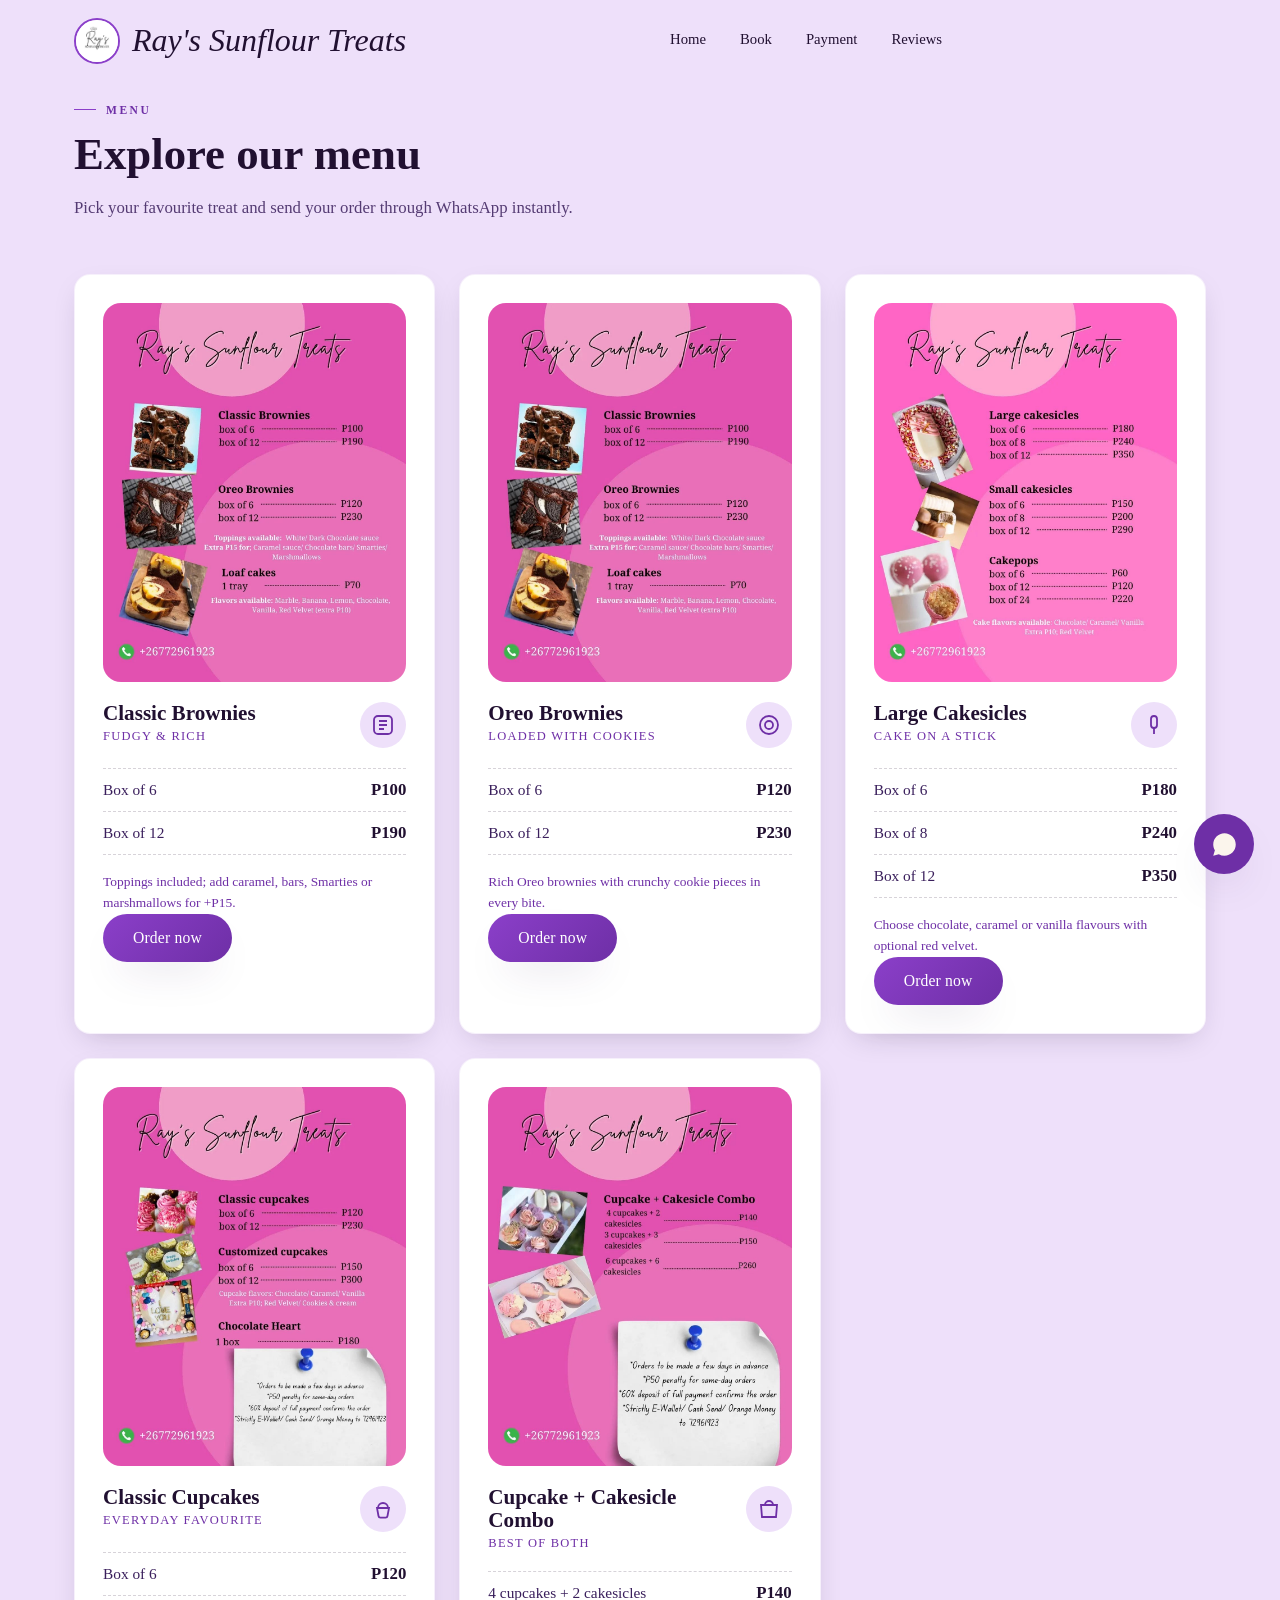
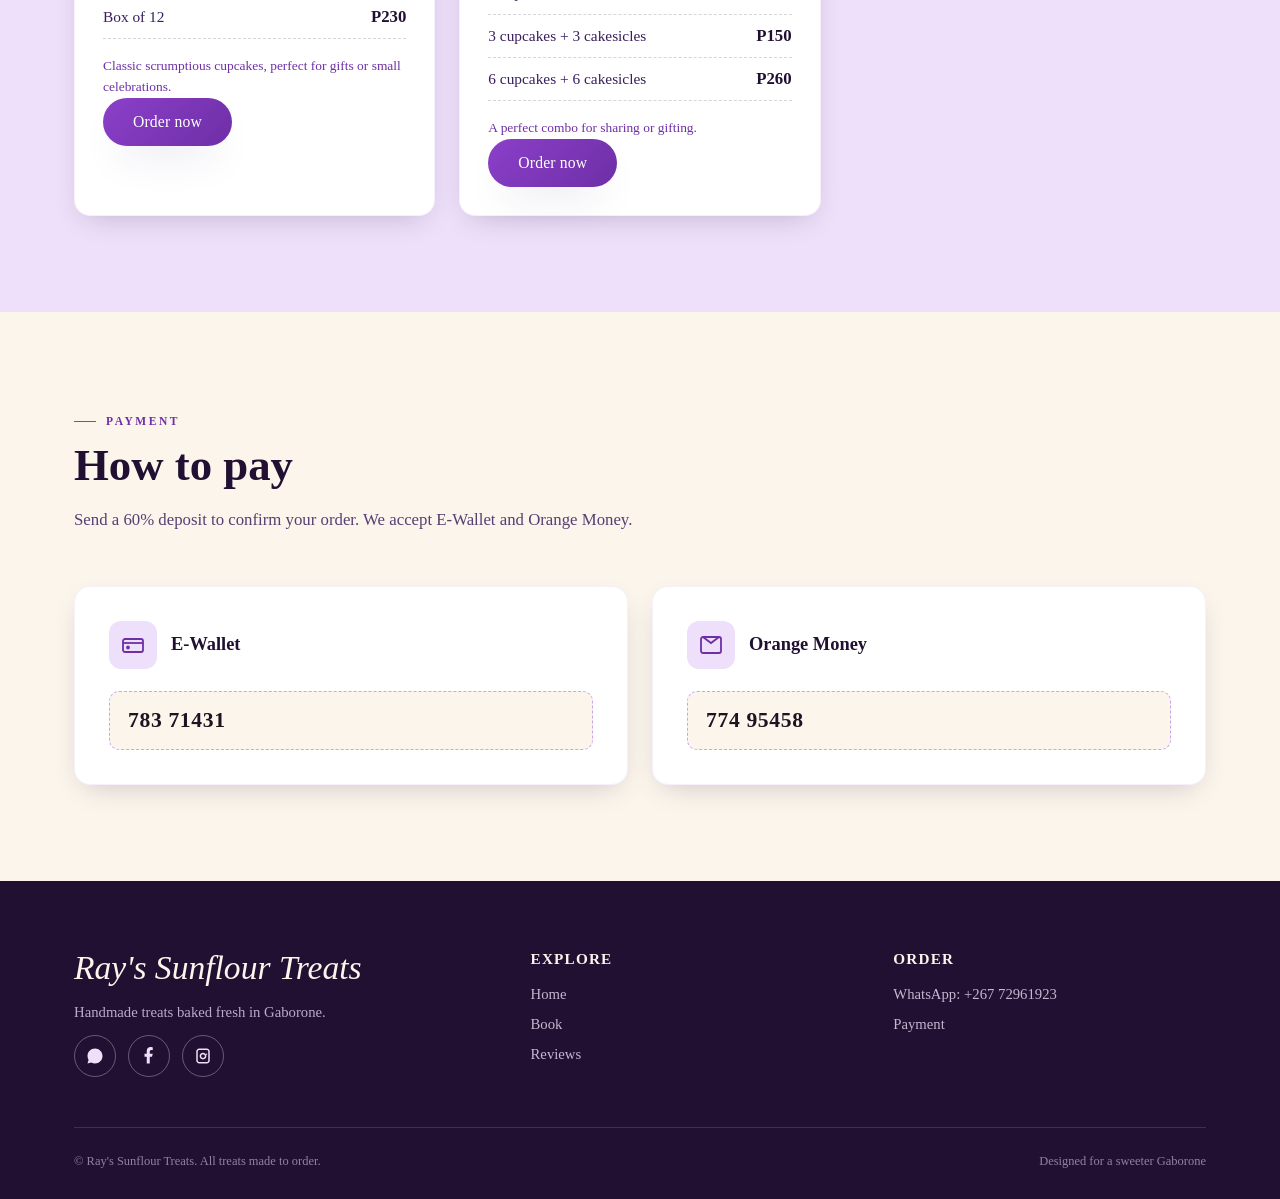
==== menu.html @ 07acc082 "Initial commit 2" ====
<!DOCTYPE html>
<html lang="en">
<head>
<meta charset="UTF-8">
<meta name="viewport" content="width=device-width, initial-scale=1.0">
<title>Menu — Ray's Sunflour Treats</title>
<meta name="description" content="Ray's Sunflour Treats menu page: brownies, loaf cakes, cakesicles, cakepops, cupcakes and seasonal combos.">
<link rel="icon" href="images/logo.jpg">
<link rel="stylesheet" href="styles.css">
</head>
<body>
<header class="site-header" id="siteHeader">
  <div class="container header-inner">
    <a href="index.html" class="brand">
      <img src="images/logo.jpg" alt="Ray's Sunflour Treats logo">
      <span>
        <span class="brand-word">Ray's Sunflour Treats</span>
        <span class="brand-sub"></span>
      </span>
    </a>
    <nav class="nav-desktop" aria-label="Primary">
      <a href="index.html">Home</a>
      <a href="index.html#booking">Book</a>
      <a href="index.html#payment">Payment</a>
      <a href="index.html#reviews">Reviews</a>
    </nav>
    <div class="header-cta">
      <button class="nav-toggle" id="navToggle" aria-label="Open menu" aria-expanded="false">
        <svg viewBox="0 0 24 24" fill="none" stroke="currentColor" stroke-width="2" stroke-linecap="round"><line x1="3" y1="6" x2="21" y2="6"/><line x1="3" y1="12" x2="21" y2="12"/><line x1="3" y1="18" x2="21" y2="18"/></svg>
      </button>
    </div>
  </div>
</header>
<div class="nav-mobile" id="navMobile">
  <a href="index.html">Home</a>
  <a href="index.html#booking">Book</a>
  <a href="index.html#payment">Payment</a>
  <a href="index.html#reviews">Reviews</a>
</div>
<main>
  <section class="section section--tint">
    <div class="container">
      <div class="section-head reveal">
        <span class="eyebrow">Menu</span>
        <h2>Explore our menu</h2>
        <p>Pick your favourite treat and send your order through WhatsApp instantly.</p>
      </div>
      <div class="menu-grid" id="menuGrid">
        <article class="menu-card reveal" data-cat="brownies">
          <img src="images/flyer-brownies.jpg" alt="Classic brownies box">
          <div class="menu-card-top">
            <div>
              <h3>Classic Brownies</h3>
              <span class="kicker">Fudgy &amp; rich</span>
            </div>
            <div class="icon"><svg viewBox="0 0 24 24" fill="none" stroke="currentColor" stroke-width="1.8"><rect x="3" y="3" width="18" height="18" rx="4"/><path d="M8 8h8M8 12h8M8 16h5"/></svg></div>
          </div>
          <div class="price-rows">
            <div class="price-row"><span class="label">Box of 6</span><span class="price">P100</span></div>
            <div class="price-row"><span class="label">Box of 12</span><span class="price">P190</span></div>
          </div>
          <p class="note">Toppings included; add caramel, bars, Smarties or marshmallows for +P15.</p>
          <a href="https://wa.me/26772961923?text=Hi%20Ray's%20Sunflour%20Treats!%20I'd%20like%20to%20order%20Classic%20Brownies" class="btn btn-primary" target="_blank" rel="noopener">Order now</a>
        </article>
        <article class="menu-card reveal" data-cat="brownies">
          <img src="images/flyer-brownies.jpg" alt="Oreo brownies box">
          <div class="menu-card-top">
            <div>
              <h3>Oreo Brownies</h3>
              <span class="kicker">Loaded with cookies</span>
            </div>
            <div class="icon"><svg viewBox="0 0 24 24" fill="none" stroke="currentColor" stroke-width="1.8"><circle cx="12" cy="12" r="9"/><circle cx="12" cy="12" r="4"/></svg></div>
          </div>
          <div class="price-rows">
            <div class="price-row"><span class="label">Box of 6</span><span class="price">P120</span></div>
            <div class="price-row"><span class="label">Box of 12</span><span class="price">P230</span></div>
          </div>
          <p class="note">Rich Oreo brownies with crunchy cookie pieces in every bite.</p>
          <a href="https://wa.me/26772961923?text=Hi%20Ray's%20Sunflour%20Treats!%20I'd%20like%20to%20order%20Oreo%20Brownies" class="btn btn-primary" target="_blank" rel="noopener">Order now</a>
        </article>
        <article class="menu-card reveal" data-cat="frozen">
          <img src="images/flyer-cakesicles.jpg" alt="Assorted cakesicles">
          <div class="menu-card-top">
            <div>
              <h3>Large Cakesicles</h3>
              <span class="kicker">Cake on a stick</span>
            </div>
            <div class="icon"><svg viewBox="0 0 24 24" fill="none" stroke="currentColor" stroke-width="1.8"><rect x="9" y="3" width="6" height="12" rx="3"/><line x1="12" y1="15" x2="12" y2="21"/></svg></div>
          </div>
          <div class="price-rows">
            <div class="price-row"><span class="label">Box of 6</span><span class="price">P180</span></div>
            <div class="price-row"><span class="label">Box of 8</span><span class="price">P240</span></div>
            <div class="price-row"><span class="label">Box of 12</span><span class="price">P350</span></div>
          </div>
          <p class="note">Choose chocolate, caramel or vanilla flavours with optional red velvet.</p>
          <a href="https://wa.me/26772961923?text=Hi%20Ray's%20Sunflour%20Treats!%20I'd%20like%20to%20order%20Large%20Cakesicles" class="btn btn-primary" target="_blank" rel="noopener">Order now</a>
        </article>
        <article class="menu-card reveal" data-cat="cup">
          <img src="images/flyer-cupcakes.jpg" alt="Box of classic cupcakes">
          <div class="menu-card-top">
            <div>
              <h3>Classic Cupcakes</h3>
              <span class="kicker">Everyday favourite</span>
            </div>
            <div class="icon"><svg viewBox="0 0 24 24" fill="none" stroke="currentColor" stroke-width="1.8"><path d="M6 11h12l-1.5 8a2 2 0 0 1-2 1.7H9.5a2 2 0 0 1-2-1.7L6 11z"/><path d="M7 11a5 5 0 0 1 10 0"/></svg></div>
          </div>
          <div class="price-rows">
            <div class="price-row"><span class="label">Box of 6</span><span class="price">P120</span></div>
            <div class="price-row"><span class="label">Box of 12</span><span class="price">P230</span></div>
          </div>
          <p class="note">Classic scrumptious cupcakes, perfect for gifts or small celebrations.</p>
          <a href="https://wa.me/26772961923?text=Hi%20Ray's%20Sunflour%20Treats!%20I'd%20like%20to%20order%20Classic%20Cupcakes" class="btn btn-primary" target="_blank" rel="noopener">Order now</a>
        </article>
        <article class="menu-card reveal" data-cat="combo">
          <img src="images/flyer-combo.jpg" alt="Cupcake and cakesicle combo box">
          <div class="menu-card-top">
            <div>
              <h3>Cupcake + Cakesicle Combo</h3>
              <span class="kicker">Best of both</span>
            </div>
            <div class="icon"><svg viewBox="0 0 24 24" fill="none" stroke="currentColor" stroke-width="1.8"><path d="M4 8h16l-1 12H5L4 8z"/><path d="M8 8a4 4 0 0 1 8 0"/></svg></div>
          </div>
          <div class="price-rows">
            <div class="price-row"><span class="label">4 cupcakes + 2 cakesicles</span><span class="price">P140</span></div>
            <div class="price-row"><span class="label">3 cupcakes + 3 cakesicles</span><span class="price">P150</span></div>
            <div class="price-row"><span class="label">6 cupcakes + 6 cakesicles</span><span class="price">P260</span></div>
          </div>
          <p class="note">A perfect combo for sharing or gifting.</p>
          <a href="https://wa.me/26772961923?text=Hi%20Ray's%20Sunflour%20Treats!%20I'd%20like%20to%20order%20the%20Cupcake%20%2B%20Cakesicle%20Combo" class="btn btn-primary" target="_blank" rel="noopener">Order now</a>
        </article>
      </div>
    </div>
  </section>
  <section class="section" id="payment">
    <div class="container">
      <div class="section-head reveal">
        <span class="eyebrow">Payment</span>
        <h2>How to pay</h2>
        <p>Send a 60% deposit to confirm your order. We accept E-Wallet and Orange Money.</p>
      </div>
      <div class="pay-grid reveal">
        <div class="pay-card">
          <div class="pay-head">
            <div class="icon"><svg viewBox="0 0 24 24" fill="none" stroke="currentColor" stroke-width="1.8"><rect x="2" y="6" width="20" height="13" rx="2"/><path d="M2 10h20"/><circle cx="7" cy="14.5" r="1"/></svg></div>
            <h3>E-Wallet</h3>
          </div>
          <div class="num-row">
            <span class="number">783 71431</span>
          </div>
        </div>
        <div class="pay-card">
          <div class="pay-head">
            <div class="icon"><svg viewBox="0 0 24 24" fill="none" stroke="currentColor" stroke-width="1.8"><path d="M4 4l8 6 8-6"/><rect x="2" y="4" width="20" height="16" rx="2"/></svg></div>
            <h3>Orange Money</h3>
          </div>
          <div class="num-row">
            <span class="number">774 95458</span>
          </div>
        </div>
      </div>
    </div>
  </section>
</main>
<footer class="site-footer">
  <div class="container">
    <div class="footer-top">
      <div class="footer-brand">
        <span class="brand-word">Ray's Sunflour Treats</span>
        <p>Handmade treats baked fresh in Gaborone.</p>
        <div class="footer-social">
          <a href="https://wa.me/26772961923" target="_blank" rel="noopener" aria-label="WhatsApp">
            <svg viewBox="0 0 24 24" fill="currentColor"><path d="M17.472 14.382c-.297-.149-1.758-.867-2.03-.967-.273-.099-.472-.148-.67.15-.198.297-.767.966-.94 1.164-.173.199-.347.223-.644.075-.297-.15-1.255-.463-2.39-1.475-.883-.788-1.48-1.761-1.653-2.059-.173-.297-.018-.458.13-.606.134-.133.297-.347.446-.52.149-.174.198-.298.298-.497.099-.198.05-.371-.025-.52-.075-.148-.669-1.611-.916-2.206-.242-.579-.487-.5-.669-.51-.173-.008-.372-.01-.571-.01-.198 0-.52.074-.792.372-.272.297-1.04 1.016-1.04 2.479 0 1.462 1.065 2.875 1.213 3.074.149.198 2.096 3.2 5.077 4.487.709.306 1.262.489 1.694.626.712.226 1.36.194 1.872.118.571-.085 1.758-.719 2.006-1.413.248-.694.248-1.289.173-1.413-.074-.124-.272-.198-.57-.347z"/><path d="M12.001 2C6.478 2 2 6.477 2 12c0 1.9.529 3.678 1.447 5.19L2 22l4.955-1.408A9.955 9.955 0 0 0 12.001 22C17.523 22 22 17.523 22 12S17.523 2 12.001 2z"/></svg>
          </a>
          <a href="https://web.facebook.com/rayssunflourtreats" target="_blank" rel="noopener" aria-label="Facebook">
            <svg viewBox="0 0 24 24" fill="currentColor"><path d="M13 22v-9h3l1-4h-4V6.5C13 5.3 13.5 4 15.3 4H17V.5S15.6 0 14.2 0c-3 0-5.2 1.8-5.2 5.2V9H6v4h3v9h4z"/></svg>
          </a>
          <a href="https://www.instagram.com/rayssunflourtreats?fbclid=IwY2xjawTC46BleHRuA2FlbQIxMABicmlkETFiVGFKYzlXVDVJY1pGbzVXc3J0YwZhcHBfaWQQMjIyMDM5MTc4ODIwMDg5MgABHu_caW1SDRFtOEbmMk_leTV6camqIfAWaCyzfFP3LsA0SEZKR7C1KQDiDT9m_aem_DqTY-DHDSi9IWnuYNlouVA" target="_blank" rel="noopener" aria-label="Instagram">
            <svg viewBox="0 0 24 24" fill="currentColor"><path d="M7 2C4.8 2 3 3.8 3 6v12c0 2.2 1.8 4 4 4h10c2.2 0 4-1.8 4-4V6c0-2.2-1.8-4-4-4H7zm10 2c1.1 0 2 .9 2 2v12c0 1.1-.9 2-2 2H7c-1.1 0-2-.9-2-2V6c0-1.1.9-2 2-2h10zm-5 3.5c-2.5 0-4.5 2-4.5 4.5S9.5 16.5 12 16.5 16.5 14.5 16.5 12 14.5 7.5 12 7.5zm0 2c1.4 0 2.5 1.1 2.5 2.5S13.4 14.5 12 14.5 9.5 13.4 9.5 12 10.6 9.5 12 9.5zm4.8-.9a.9.9 0 1 1 0 1.8.9.9 0 0 1 0-1.8z"/></svg>
          </a>
        </div>
      </div>
      <div class="footer-col">
        <h4>Explore</h4>
        <ul>
          <li><a href="index.html">Home</a></li>
          <li><a href="index.html#booking">Book</a></li>
          <li><a href="index.html#reviews">Reviews</a></li>
        </ul>
      </div>
      <div class="footer-col">
        <h4>Order</h4>
        <ul>
          <li><a href="https://wa.me/26772961923" target="_blank" rel="noopener">WhatsApp: +267 72961923</a></li>
          <li><a href="index.html#payment">Payment</a></li>
        </ul>
      </div>
    </div>
    <div class="footer-bottom">
      <span>© <span id="year"></span> Ray's Sunflour Treats. All treats made to order.</span>
      <span>Designed for a sweeter Gaborone</span>
    </div>
  </div>
</footer>
<a href="https://wa.me/26772961923" target="_blank" rel="noopener" class="wa-float" aria-label="Chat on WhatsApp">
  <svg viewBox="0 0 24 24" fill="currentColor"><path d="M17.472 14.382c-.297-.149-1.758-.867-2.03-.967-.273-.099-.472-.148-.67.15-.198.297-.767.966-.94 1.164-.173.199-.347.223-.644.075-.297-.15-1.255-.463-2.39-1.475-.883-.788-1.48-1.761-1.653-2.059-.173-.297-.018-.458.13-.606.134-.133.297-.347.446-.52.149-.174.198-.298.298-.497.099-.198.05-.371-.025-.52-.075-.148-.669-1.611-.916-2.206-.242-.579-.487-.5-.669-.51-.173-.008-.372-.01-.571-.01-.198 0-.52.074-.792.372-.272.297-1.04 1.016-1.04 2.479 0 1.462 1.065 2.875 1.213 3.074.149.198 2.096 3.2 5.077 4.487.709.306 1.262.489 1.694.626.712.226 1.36.194 1.872.118.571-.085 1.758-.719 2.006-1.413.248-.694.248-1.289.173-1.413-.074-.124-.272-.198-.57-.347z"/><path d="M12.001 2C6.478 2 2 6.477 2 12c0 1.9.529 3.678 1.447 5.19L2 22l4.955-1.408A9.955 9.955 0 0 0 12.001 22C17.523 22 22 17.523 22 12S17.523 2 12.001 2z"/></svg>
</a>
<div class="toast" id="toast"></div>
<script src="script.js"></script>
</body>
</html>
---- styles.css ----
/* ==========================================================================
   Ray's Sunflour Treats — Design tokens
   Palette: deep plum, royal purple, lilac accent, cream, ink black
   Type: Brittany (wordmark script) / Times New Roman (headings + body)
   Signature: hand-drawn sunflower line motif — the "sun" in Sunflour
   ========================================================================== */

:root{
  --plum-950: #211031;
  --plum-800: #3A1F5C;
  --purple-600: #6E2FA6;
  --purple-500: #8B3FC9;
  --lilac-300: #C9A6EA;
  --lilac-100: #EEE0FA;
  --cream: #FBF5EC;
  --cream-dim: #F3E9DA;
  --ink: #1C1420;
  --white: #FFFFFF;

  --font-script: 'Brittany', cursive;
  --font-display: 'Times New Roman', serif;
  --font-body: 'Times New Roman', serif;

  --radius-lg: 28px;
  --radius-md: 16px;
  --radius-sm: 10px;

  --shadow-soft: 0 20px 40px -20px rgba(58, 31, 92, 0.35);
  --shadow-card: 0 10px 30px -12px rgba(33, 16, 49, 0.25);

  --ease: cubic-bezier(.22,.61,.36,1);
}

*, *::before, *::after{ box-sizing: border-box; }
html{ scroll-behavior: smooth; }
@media (prefers-reduced-motion: reduce){
  html{ scroll-behavior: auto; }
  *{ animation-duration: 0.001ms !important; animation-iteration-count: 1 !important; transition-duration: 0.001ms !important; }
}

body{
  margin: 0;
  font-family: var(--font-body);
  color: var(--ink);
  background: var(--cream);
  -webkit-font-smoothing: antialiased;
  overflow-x: hidden;
}

h1, h2, h3, h4{
  font-family: var(--font-display);
  margin: 0;
  color: var(--plum-950);
  line-height: 1.1;
}

p{ margin: 0; }

a{ color: inherit; text-decoration: none; }

img{ max-width: 100%; display: block; }

ul{ margin: 0; padding: 0; list-style: none; }

button{ font-family: inherit; cursor: pointer; border: none; background: none; }

input, select, textarea{ font-family: inherit; font-size: 1rem; }

:focus-visible{
  outline: 3px solid var(--purple-500);
  outline-offset: 3px;
}

.container{
  width: 100%;
  max-width: 1180px;
  margin: 0 auto;
  padding: 0 24px;
}

.eyebrow{
  font-family: var(--font-body);
  text-transform: uppercase;
  letter-spacing: 0.22em;
  font-size: 0.72rem;
  font-weight: 600;
  color: var(--purple-600);
  display: inline-flex;
  align-items: center;
  gap: 10px;
}
.eyebrow::before{
  content: "";
  width: 22px;
  height: 1px;
  background: var(--purple-500);
  display: inline-block;
}

.section{
  padding: 96px 0;
  position: relative;
}
.section-head{
  max-width: 620px;
  margin-bottom: 52px;
}
.section-head h2{
  font-size: clamp(2rem, 4vw, 2.8rem);
  font-weight: 600;
  margin-top: 14px;
}
.section-head p{
  margin-top: 16px;
  font-size: 1.05rem;
  color: var(--plum-800);
  opacity: 0.85;
  line-height: 1.6;
}
.section--dark{
  background: var(--plum-950);
  color: var(--cream);
}
.section--dark h2, .section--dark h3, .section--dark h4{ color: var(--cream); }
.section--dark .section-head p{ color: var(--lilac-100); opacity: 0.75; }
.section--tint{ background: var(--lilac-100); }

/* Sunflower motif — the signature element */
.bloom{
  position: absolute;
  pointer-events: none;
  opacity: 0.14;
  z-index: 0;
}
.bloom svg{ width: 100%; height: 100%; display: block; }

/* ---------- Buttons ---------- */
.btn{
  display: inline-flex;
  align-items: center;
  justify-content: center;
  gap: 10px;
  padding: 15px 30px;
  border-radius: 999px;
  font-weight: 500;
  font-size: 0.98rem;
  letter-spacing: 0.01em;
  transition: transform 0.35s var(--ease), box-shadow 0.35s var(--ease), background 0.3s var(--ease);
  white-space: nowrap;
}
.btn-primary{
  background: linear-gradient(135deg, var(--purple-500), var(--purple-600));
  color: var(--white);
  box-shadow: var(--shadow-soft);
}
.btn-primary:hover{ transform: translateY(-3px); box-shadow: 0 24px 44px -16px rgba(139,63,201,0.55); }
.btn-ghost{
  background: transparent;
  color: var(--plum-950);
  border: 1.5px solid var(--plum-950);
}
.btn-ghost:hover{ background: var(--plum-950); color: var(--cream); }
.section--dark .btn-ghost{ color: var(--cream); border-color: var(--lilac-300); }
.section--dark .btn-ghost:hover{ background: var(--lilac-100); color: var(--plum-950); }
.btn-light{
  background: var(--cream);
  color: var(--plum-950);
}
.btn-light:hover{ transform: translateY(-3px); box-shadow: var(--shadow-soft); }
.btn-block{ width: 100%; }
.btn[disabled]{ opacity: 0.55; cursor: not-allowed; transform: none !important; }

/* ---------- Header ---------- */
.site-header{
  position: fixed;
  top: 0; left: 0; right: 0;
  z-index: 100;
  padding: 18px 0;
  transition: background 0.4s var(--ease), padding 0.4s var(--ease), box-shadow 0.4s var(--ease);
}
.site-header::before{
  content: "";
  position: absolute; inset: 0;
  background: rgba(251, 245, 236, 0);
  backdrop-filter: blur(0px);
  transition: background 0.4s var(--ease), backdrop-filter 0.4s var(--ease);
  z-index: -1;
}
.site-header.is-scrolled{ padding: 12px 0; box-shadow: 0 8px 30px -18px rgba(33,16,49,0.4); }
.site-header.is-scrolled::before{
  background: rgba(251, 245, 236, 0.88);
  backdrop-filter: blur(14px);
}
.header-inner{
  display: flex;
  align-items: center;
  justify-content: space-between;
  gap: 20px;
  flex-wrap: wrap;
}
.brand{
  display: flex;
  align-items: center;
  gap: 12px;
}
.brand img{
  width: 46px; height: 46px;
  border-radius: 50%;
  object-fit: cover;
  border: 2px solid var(--purple-500);
}
.brand-word{
  font-family: 'Brittany', 'Brush Script MT', 'Lucida Handwriting', cursive;
  font-style: italic;
  font-size: 2rem;
  color: var(--plum-950);
  line-height: 1;
}
.brand-sub{
  display: block;
  font-family: var(--font-body);
  font-size: 0.6rem;
  letter-spacing: 0.28em;
  text-transform: uppercase;
  color: var(--purple-600);
  margin-top: 2px;
}

.nav-desktop{
  display: flex;
  align-items: center;
  gap: 34px;
}
.nav-desktop a{
  font-size: 0.92rem;
  font-weight: 500;
  color: var(--plum-950);
  position: relative;
  padding-bottom: 4px;
}
.nav-desktop a::after{
  content: "";
  position: absolute;
  left: 0; bottom: 0;
  width: 0%;
  height: 2px;
  background: var(--purple-500);
  transition: width 0.3s var(--ease);
}
.nav-desktop a:hover::after{ width: 100%; }

.header-cta{ display: flex; align-items: center; gap: 14px; }

.nav-toggle{
  display: none;
  width: 44px; height: 44px;
  border-radius: 50%;
  align-items: center;
  justify-content: center;
  background: var(--plum-950);
  color: var(--cream);
}
.nav-toggle svg{ width: 20px; height: 20px; }

.nav-mobile{
  position: fixed;
  inset: 0;
  background: var(--plum-950);
  z-index: 99;
  display: flex;
  flex-direction: column;
  align-items: center;
  justify-content: center;
  gap: 28px;
  transform: translateY(-100%);
  transition: transform 0.5s var(--ease);
}
.nav-mobile.is-open{ transform: translateY(0); }
.nav-mobile a{
  font-family: var(--font-display);
  font-size: 1.7rem;
  color: var(--cream);
  text-align: center;
  max-width: 100%;
}
.nav-mobile .btn{ margin-top: 10px; width: 100%; max-width: 320px; }

/* ---------- Hero ---------- */
.hero{
  min-height: 100vh;
  display: flex;
  align-items: center;
  padding-top: 120px;
  padding-bottom: 60px;
  position: relative;
  background: var(--cream);
  overflow: hidden;
}
.hero .container{
  display: grid;
  grid-template-columns: 1.05fr 0.95fr;
  gap: 56px;
  align-items: center;
  position: relative;
  z-index: 2;
}
.hero-copy .eyebrow{ margin-bottom: 22px; }
.hero-copy h1{
  font-size: clamp(2.6rem, 5.4vw, 4.4rem);
  font-weight: 600;
  letter-spacing: -0.01em;
}
.hero-copy h1 em{
  font-style: normal;
  font-family: var(--font-script);
  color: var(--purple-500);
  font-size: 1.12em;
  font-weight: 400;
  display: inline-block;
  padding: 0 4px;
}
.hero-copy .lede{
  margin-top: 24px;
  font-size: 1.12rem;
  color: var(--plum-800);
  max-width: 460px;
  line-height: 1.7;
}
.hero-actions{
  display: flex;
  gap: 16px;
  flex-wrap: wrap;
  margin-top: 38px;
}
.hero-meta{
  display: flex;
  gap: 34px;
  margin-top: 52px;
  flex-wrap: wrap;
}
.hero-meta div strong{
  display: block;
  font-family: var(--font-display);
  font-size: 1.5rem;
  color: var(--plum-950);
}
.hero-meta div span{
  font-size: 0.78rem;
  color: var(--purple-600);
  letter-spacing: 0.06em;
  text-transform: uppercase;
}
.hero-visual{
  position: relative;
}
.hero-visual .frame{
  position: relative;
  border-radius: var(--radius-lg);
  overflow: hidden;
  box-shadow: var(--shadow-soft);
  aspect-ratio: 1/1;
}
.hero-visual .frame img{
  width: 100%; height: 100%; object-fit: cover;
}
.hero-visual .badge{
  position: absolute;
  bottom: -26px;
  left: -26px;
  background: var(--purple-600);
  color: var(--cream);
  border-radius: 50%;
  width: 120px; height: 120px;
  display: flex;
  align-items: center;
  justify-content: center;
  text-align: center;
  font-family: var(--font-display);
  font-size: 0.85rem;
  line-height: 1.25;
  box-shadow: var(--shadow-card);
  animation: spin-slow 16s linear infinite;
}
@keyframes spin-slow{ to{ transform: rotate(360deg); } }
.hero-visual .badge span{
  animation: spin-back 16s linear infinite;
  display: block;
}
@keyframes spin-back{ to{ transform: rotate(-360deg); } }

/* ---------- Marquee strip ---------- */
.marquee{
  background: var(--plum-950);
  color: var(--lilac-100);
  padding: 16px 0;
  overflow: hidden;
  white-space: nowrap;
  border-top: 1px solid rgba(255,255,255,0.08);
  border-bottom: 1px solid rgba(255,255,255,0.08);
}
.marquee-track{
  display: inline-flex;
  gap: 40px;
  animation: marquee 28s linear infinite;
}
@keyframes marquee{
  from{ transform: translateX(0); }
  to{ transform: translateX(-50%); }
}
.marquee-track span{
  font-family: var(--font-display);
  font-style: italic;
  font-size: 1rem;
  letter-spacing: 0.02em;
  opacity: 0.85;
  display: inline-flex;
  align-items: center;
  gap: 40px;
}

/* ---------- About ---------- */
.about-grid{
  display: grid;
  grid-template-columns: 0.85fr 1.15fr;
  gap: 60px;
  align-items: center;
}
.about-photos{
  display: grid;
  grid-template-columns: 1fr 1fr;
  gap: 16px;
}
.about-photos img{
  border-radius: var(--radius-md);
  box-shadow: var(--shadow-card);
  object-fit: cover;
  width: 100%;
  height: 100%;
}
.about-photos .tall{ grid-row: span 2; aspect-ratio: 0.72/1; }
.about-photos .wide{ aspect-ratio: 1.5/1; }
.about-copy p{
  font-size: 1.05rem;
  line-height: 1.8;
  color: var(--plum-800);
}
.about-copy p + p{ margin-top: 18px; }
.about-list{
  margin-top: 30px;
  display: grid;
  gap: 16px;
}
.about-list li{
  display: flex;
  align-items: flex-start;
  gap: 14px;
  font-size: 0.98rem;
}
.about-list .dot{
  width: 8px; height: 8px;
  border-radius: 50%;
  background: var(--purple-500);
  margin-top: 8px;
  flex-shrink: 0;
}

/* ---------- Menu ---------- */
.menu-tabs{
  display: flex;
  flex-wrap: wrap;
  gap: 10px;
  margin-bottom: 44px;
}
.menu-tab{
  padding: 10px 20px;
  border-radius: 999px;
  border: 1.5px solid var(--lilac-300);
  color: var(--plum-800);
  font-size: 0.88rem;
  font-weight: 500;
  transition: all 0.3s var(--ease);
}
.menu-tab.is-active, .menu-tab:hover{
  background: var(--plum-950);
  border-color: var(--plum-950);
  color: var(--cream);
}

.menu-grid{
  display: grid;
  grid-template-columns: repeat(auto-fit, minmax(320px, 1fr));
  gap: 24px;
}
.menu-card{
  background: var(--white);
  border-radius: var(--radius-md);
  padding: 28px;
  box-shadow: var(--shadow-card);
  border: 1px solid rgba(139,63,201,0.08);
  transition: transform 0.4s var(--ease), box-shadow 0.4s var(--ease);
}
.menu-card img{
  width: 100%;
  min-height: 220px;
  object-fit: cover;
  border-radius: 18px;
  margin-bottom: 20px;
}
.menu-card:hover{ transform: translateY(-6px); box-shadow: var(--shadow-soft); }
.menu-card-top{
  display: flex;
  align-items: flex-start;
  justify-content: space-between;
  gap: 14px;
}
.menu-card h3{
  font-size: 1.32rem;
  font-weight: 600;
}
.menu-card .kicker{
  font-size: 0.78rem;
  color: var(--purple-600);
  text-transform: uppercase;
  letter-spacing: 0.1em;
  margin-top: 4px;
  display: block;
}
.menu-card .icon{
  width: 46px; height: 46px;
  border-radius: 50%;
  background: var(--lilac-100);
  display: flex;
  align-items: center;
  justify-content: center;
  flex-shrink: 0;
}
.menu-card .icon svg{ width: 24px; height: 24px; color: var(--purple-600); }

.price-rows{
  margin-top: 20px;
  border-top: 1px dashed rgba(33,16,49,0.18);
}
.price-row{
  display: flex;
  align-items: baseline;
  justify-content: space-between;
  padding: 11px 0;
  border-bottom: 1px dashed rgba(33,16,49,0.18);
  font-size: 0.96rem;
}
.price-row .label{ color: var(--plum-800); }
.price-row .price{
  font-family: var(--font-display);
  font-weight: 600;
  color: var(--plum-950);
  font-size: 1.05rem;
}
.menu-card .note{
  margin-top: 16px;
  font-size: 0.84rem;
  color: var(--purple-600);
  line-height: 1.6;
}
.menu-card .order-link{
  margin-top: 22px;
  display: inline-flex;
  align-items: center;
  gap: 10px;
  font-size: 0.94rem;
  font-weight: 600;
  color: var(--purple-600);
}
.menu-card .order-link svg{
  width: 16px;
  height: 16px;
  transition: transform 0.3s var(--ease);
}
.menu-card .order-link:hover svg{
  transform: translateX(4px);
}
.menu-card .book-link{
  margin-top: 20px;
  display: inline-flex;
  align-items: center;
  gap: 8px;
  font-size: 0.88rem;
  font-weight: 600;
  color: var(--purple-600);
}
.menu-card .book-link svg{ width: 16px; height: 16px; transition: transform 0.3s var(--ease); }
.menu-card .book-link:hover svg{ transform: translateX(4px); }

/* ---------- Flavors strip ---------- */
.flavor-panel{
  margin-top: 56px;
  background: var(--plum-950);
  border-radius: var(--radius-lg);
  padding: 44px;
  display: grid;
  grid-template-columns: 1fr 1fr;
  gap: 30px;
  color: var(--cream);
  position: relative;
  overflow: hidden;
}
.flavor-panel h3{ color: var(--cream); font-size: 1.3rem; }
.flavor-panel .tags{
  margin-top: 16px;
  display: flex;
  flex-wrap: wrap;
  gap: 10px;
}
.flavor-panel .tags span{
  padding: 8px 16px;
  border-radius: 999px;
  border: 1px solid rgba(238,224,250,0.35);
  font-size: 0.84rem;
  color: var(--lilac-100);
}
.flavor-panel .tags span.extra{
  border-style: dashed;
  color: var(--purple-500);
  background: var(--cream);
  border-color: var(--cream);
}

/* ---------- Gallery ---------- */
.gallery-grid{
  display: grid;
  grid-template-columns: repeat(4, 1fr);
  grid-auto-rows: 220px;
  gap: 16px;
}
.gallery-grid img{
  width: 100%; height: 100%;
  object-fit: cover;
  border-radius: var(--radius-md);
  transition: transform 0.6s var(--ease), filter 0.6s var(--ease);
}
.gallery-item{ overflow: hidden; border-radius: var(--radius-md); box-shadow: var(--shadow-card); }
.gallery-item:hover img{ transform: scale(1.08); }
.gallery-item.big{ grid-column: span 2; grid-row: span 2; }

/* ---------- Booking ---------- */
.booking-wrap{
  display: grid;
  grid-template-columns: 0.9fr 1.1fr;
  gap: 0;
  border-radius: var(--radius-lg);
  overflow: hidden;
  box-shadow: var(--shadow-soft);
}
.booking-side{
  background: var(--plum-950);
  color: var(--cream);
  padding: 56px 44px;
  position: relative;
  overflow: hidden;
}
.booking-side h3{ color: var(--cream); font-size: 1.6rem; }
.booking-side p{
  margin-top: 16px;
  color: var(--lilac-100);
  opacity: 0.85;
  line-height: 1.7;
}
.booking-steps{
  margin-top: 36px;
  display: grid;
  gap: 22px;
}
.booking-steps li{
  display: flex;
  gap: 16px;
  align-items: flex-start;
}
.booking-steps .num{
  font-family: var(--font-display);
  font-size: 0.95rem;
  width: 34px; height: 34px;
  border-radius: 50%;
  border: 1px solid rgba(238,224,250,0.4);
  display: flex; align-items: center; justify-content: center;
  flex-shrink: 0;
}
.booking-steps .step-copy strong{ display: block; font-size: 0.98rem; margin-bottom: 4px; }
.booking-steps .step-copy span{ font-size: 0.86rem; opacity: 0.75; line-height: 1.6; }

.booking-form{
  background: var(--white);
  padding: 56px 44px;
}
.form-row{
  display: grid;
  grid-template-columns: 1fr 1fr;
  gap: 20px;
}
.field{ margin-bottom: 20px; }
.field label{
  display: block;
  font-size: 0.8rem;
  font-weight: 600;
  letter-spacing: 0.04em;
  text-transform: uppercase;
  color: var(--purple-600);
  margin-bottom: 8px;
}
.field input, .field select, .field textarea{
  width: 100%;
  padding: 13px 16px;
  border-radius: var(--radius-sm);
  border: 1.5px solid var(--lilac-300);
  background: var(--cream);
  color: var(--ink);
  transition: border-color 0.3s var(--ease), box-shadow 0.3s var(--ease);
}
.field input:focus, .field select:focus, .field textarea:focus{
  border-color: var(--purple-500);
  box-shadow: 0 0 0 4px rgba(139,63,201,0.15);
  outline: none;
}
.field textarea{ resize: vertical; min-height: 90px; }
.field.error input, .field.error select{ border-color: #C0392B; }
.field .error-msg{ display: none; font-size: 0.78rem; color: #C0392B; margin-top: 6px; }
.field.error .error-msg{ display: block; }
.form-foot{
  display: flex;
  align-items: center;
  justify-content: space-between;
  gap: 20px;
  flex-wrap: wrap;
  margin-top: 8px;
}
.form-note{ font-size: 0.8rem; color: var(--plum-800); opacity: 0.7; max-width: 260px; }
.form-success{
  display: none;
  align-items: center;
  gap: 12px;
  background: var(--lilac-100);
  color: var(--plum-950);
  padding: 16px 20px;
  border-radius: var(--radius-sm);
  margin-top: 20px;
  font-size: 0.92rem;
}
.form-success.is-visible{ display: flex; }

/* ---------- Payment ---------- */
.pay-grid{
  display: grid;
  grid-template-columns: repeat(2, 1fr);
  gap: 24px;
}
.pay-card{
  background: var(--white);
  border-radius: var(--radius-md);
  padding: 34px;
  box-shadow: var(--shadow-card);
  border: 1px solid rgba(139,63,201,0.08);
}
.pay-card .pay-head{
  display: flex;
  align-items: center;
  gap: 14px;
}
.pay-card .icon{
  width: 48px; height: 48px;
  border-radius: 12px;
  background: var(--lilac-100);
  display: flex; align-items: center; justify-content: center;
}
.pay-card .icon svg{ width: 24px; height: 24px; color: var(--purple-600); }
.pay-card h3{ font-size: 1.15rem; }
.pay-card .num-row{
  margin-top: 22px;
  display: flex;
  align-items: center;
  justify-content: space-between;
  background: var(--cream);
  border: 1.5px dashed var(--lilac-300);
  border-radius: var(--radius-sm);
  padding: 16px 18px;
}
.pay-card .num-row .number{
  font-family: var(--font-display);
  font-size: 1.35rem;
  font-weight: 600;
  letter-spacing: 0.03em;
}
.copy-btn{
  display: flex; align-items: center; gap: 8px;
  font-size: 0.82rem;
  font-weight: 600;
  color: var(--purple-600);
  padding: 8px 14px;
  border-radius: 999px;
  border: 1px solid var(--purple-500);
  transition: all 0.3s var(--ease);
}
.copy-btn:hover{ background: var(--purple-500); color: var(--white); }
.copy-btn svg{ width: 15px; height: 15px; }
.copy-btn.is-copied{ background: var(--purple-600); color: var(--white); border-color: var(--purple-600); }

.policy-list{
  margin-top: 40px;
  background: var(--lilac-100);
  border-radius: var(--radius-md);
  padding: 34px 38px;
  display: grid;
  grid-template-columns: repeat(2, 1fr);
  gap: 18px 40px;
}
.policy-list li{
  display: flex;
  gap: 12px;
  font-size: 0.92rem;
  color: var(--plum-950);
  line-height: 1.6;
}
.policy-list svg{ width: 18px; height: 18px; color: var(--purple-600); flex-shrink: 0; margin-top: 2px; }

/* ---------- Reviews ---------- */
.reviews-layout{
  display: grid;
  grid-template-columns: 1.15fr 0.85fr;
  gap: 50px;
}
.review-summary{
  display: flex;
  align-items: baseline;
  gap: 18px;
  margin-bottom: 34px;
}
.review-summary .score{
  font-family: var(--font-display);
  font-size: 3.2rem;
  font-weight: 600;
  color: var(--plum-950);
}
.review-summary .stars{ color: var(--purple-500); font-size: 1.1rem; letter-spacing: 2px; }
.review-summary .count{ font-size: 0.85rem; color: var(--plum-800); opacity: 0.7; }

.review-list{ display: grid; gap: 18px; max-height: 560px; overflow-y: auto; padding-right: 8px; }
.review-list::-webkit-scrollbar{ width: 6px; }
.review-list::-webkit-scrollbar-thumb{ background: var(--lilac-300); border-radius: 10px; }
.review-card{
  background: var(--white);
  border-radius: var(--radius-md);
  padding: 24px 26px;
  box-shadow: var(--shadow-card);
}
.review-card .row1{
  display: flex; align-items: center; justify-content: space-between; gap: 10px;
}
.review-card .name{ font-weight: 600; font-size: 0.96rem; }
.review-card .stars{ color: var(--purple-500); font-size: 0.85rem; letter-spacing: 1px; white-space: nowrap; }
.review-card .msg{ margin-top: 10px; font-size: 0.92rem; color: var(--plum-800); line-height: 1.65; }
.review-card .date{ margin-top: 10px; font-size: 0.74rem; color: var(--purple-600); text-transform: uppercase; letter-spacing: 0.06em; }

.review-form{
  background: var(--white);
  border-radius: var(--radius-md);
  padding: 34px;
  box-shadow: var(--shadow-card);
  align-self: start;
}
.review-form h3{ font-size: 1.2rem; margin-bottom: 22px; }
.star-picker{ display: flex; gap: 8px; margin-bottom: 22px; }
.star-picker button{
  font-size: 1.6rem;
  color: var(--lilac-300);
  transition: transform 0.2s var(--ease), color 0.2s var(--ease);
  line-height: 1;
}
.star-picker button.is-active,
.star-picker button:hover{ color: var(--purple-500); transform: scale(1.15); }

/* ---------- Footer ---------- */
.site-footer{
  background: var(--plum-950);
  color: var(--lilac-100);
  padding: 70px 0 30px;
  position: relative;
  overflow: hidden;
}
.footer-top{
  display: grid;
  grid-template-columns: 1.3fr 1fr 1fr;
  gap: 50px;
  padding-bottom: 50px;
  border-bottom: 1px solid rgba(238,224,250,0.15);
}
.footer-brand .brand-word{ color: var(--cream); font-size: 2.1rem; }
.footer-brand p{
  margin-top: 16px;
  font-size: 0.92rem;
  line-height: 1.7;
  color: var(--lilac-100);
  opacity: 0.75;
  max-width: 320px;
}
.footer-col h4{
  color: var(--cream);
  font-size: 0.95rem;
  margin-bottom: 18px;
  text-transform: uppercase;
  letter-spacing: 0.08em;
}
.footer-col ul{ display: grid; gap: 12px; }
.footer-col a{
  font-size: 0.92rem;
  color: var(--lilac-100);
  opacity: 0.8;
  transition: opacity 0.3s var(--ease), padding-left 0.3s var(--ease);
}
.footer-col a:hover{ opacity: 1; padding-left: 4px; }
.footer-social{
  display: flex;
  gap: 12px;
  margin-top: 10px;
}
.footer-social a{
  width: 42px; height: 42px;
  border-radius: 50%;
  border: 1px solid rgba(238,224,250,0.35);
  display: flex; align-items: center; justify-content: center;
}
.footer-social a:hover{ background: var(--purple-500); border-color: var(--purple-500); }
.footer-social svg{ width: 18px; height: 18px; }
.footer-bottom{
  padding-top: 26px;
  display: flex;
  justify-content: space-between;
  align-items: center;
  flex-wrap: wrap;
  gap: 12px;
  font-size: 0.78rem;
  color: var(--lilac-100);
  opacity: 0.55;
}

/* ---------- WhatsApp float button ---------- */
.wa-float{
  position: fixed;
  bottom: 26px;
  right: 26px;
  width: 60px; height: 60px;
  border-radius: 50%;
  background: var(--purple-600);
  color: var(--cream);
  display: flex;
  align-items: center;
  justify-content: center;
  box-shadow: var(--shadow-soft);
  z-index: 90;
  transition: transform 0.35s var(--ease);
}
.wa-float:hover{ transform: scale(1.08) rotate(-6deg); }
.wa-float svg{ width: 27px; height: 27px; }

/* ---------- Toast ---------- */
.toast{
  position: fixed;
  bottom: 100px;
  right: 26px;
  background: var(--plum-950);
  color: var(--cream);
  padding: 14px 22px;
  border-radius: 999px;
  font-size: 0.86rem;
  box-shadow: var(--shadow-soft);
  z-index: 95;
  opacity: 0;
  transform: translateY(10px);
  transition: all 0.4s var(--ease);
  pointer-events: none;
}
.toast.is-visible{ opacity: 1; transform: translateY(0); }

/* ---------- Reveal on scroll ---------- */
.reveal{
  opacity: 0;
  transform: translateY(26px);
  transition: opacity 0.8s var(--ease), transform 0.8s var(--ease);
}
.reveal.is-visible{ opacity: 1; transform: translateY(0); }

/* ==========================================================================
   Responsive
   ========================================================================== */
@media (max-width: 1024px){
  .hero .container{ grid-template-columns: 1fr; }
  .hero-visual{ order: -1; max-width: 420px; margin: 0 auto; }
  .about-grid{ grid-template-columns: 1fr; }
  .about-photos{ max-width: 480px; margin: 0 auto; }
  .booking-wrap{ grid-template-columns: 1fr; }
  .reviews-layout{ grid-template-columns: 1fr; }
  .gallery-grid{ grid-template-columns: repeat(2, 1fr); }
  .gallery-item.big{ grid-column: span 2; grid-row: span 1; aspect-ratio: 2/1; height: 220px;}
  .footer-top{ grid-template-columns: 1fr; gap: 36px; }
}

@media (max-width: 760px){
  .nav-desktop, .header-cta .btn-ghost{ display: none; }
  .nav-toggle{ display: flex; }
  .section{ padding: 68px 0; }
  .hero{ padding-top: 110px; }
  .hero-actions{ flex-direction: column; align-items: stretch; }
  .hero-actions .btn{ width: 100%; }
  .hero-meta{ gap: 24px; }
  .form-row{ grid-template-columns: 1fr; }
  .pay-grid{ grid-template-columns: 1fr; }
  .policy-list{ grid-template-columns: 1fr; padding: 28px 24px; }
  .flavor-panel{ grid-template-columns: 1fr; padding: 32px 26px; }
  .booking-side, .booking-form{ padding: 40px 26px; }
  .menu-tabs{ overflow-x: auto; flex-wrap: nowrap; padding-bottom: 6px; }
  .gallery-grid{ grid-template-columns: 1fr 1fr; grid-auto-rows: 160px; }
  .wa-float{ width: 54px; height: 54px; bottom: 18px; right: 18px; }
  .form-foot{ flex-direction: column; align-items: stretch; }
  .form-foot .btn{ width: 100%; }
}

@media (max-width: 480px){
  .brand-word{ font-size: 1.5rem; }
  .gallery-grid{ grid-template-columns: 1fr; grid-auto-rows: 220px; }
  .gallery-item.big{ grid-column: span 1; }
}
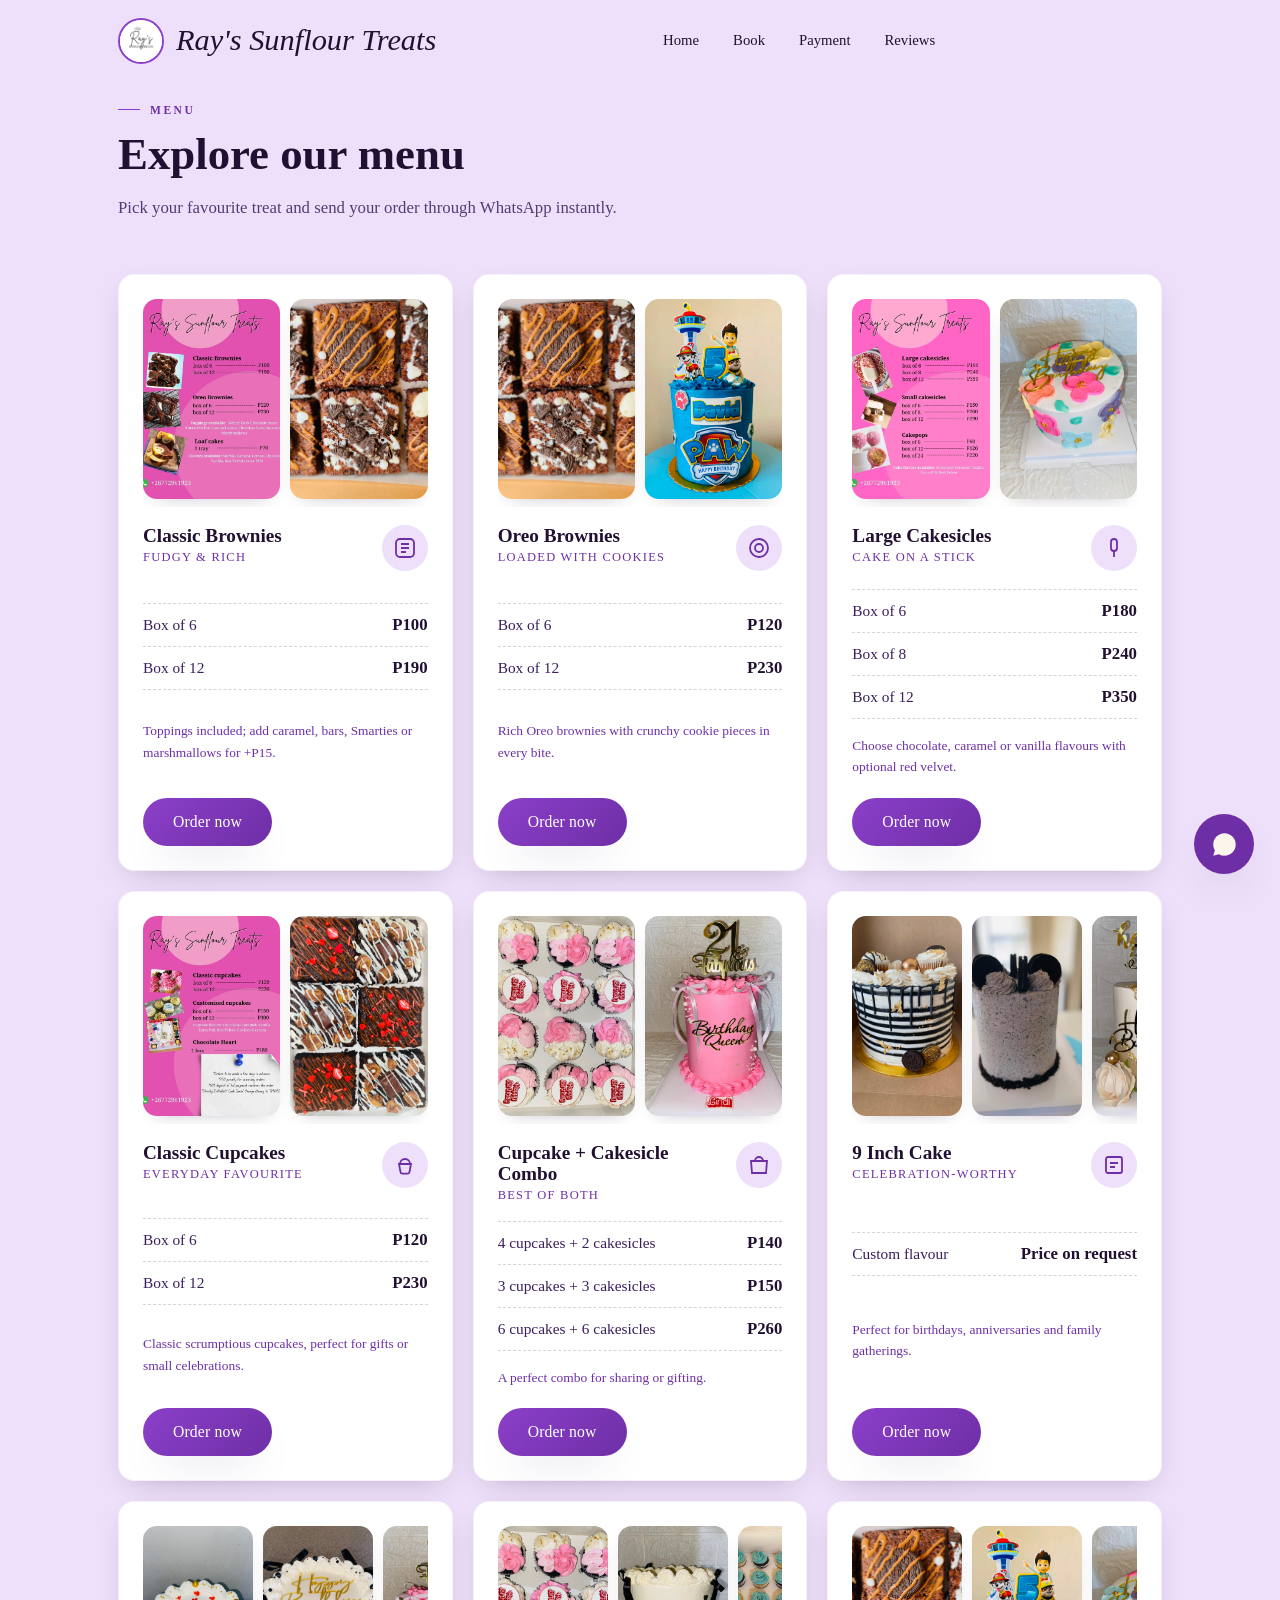
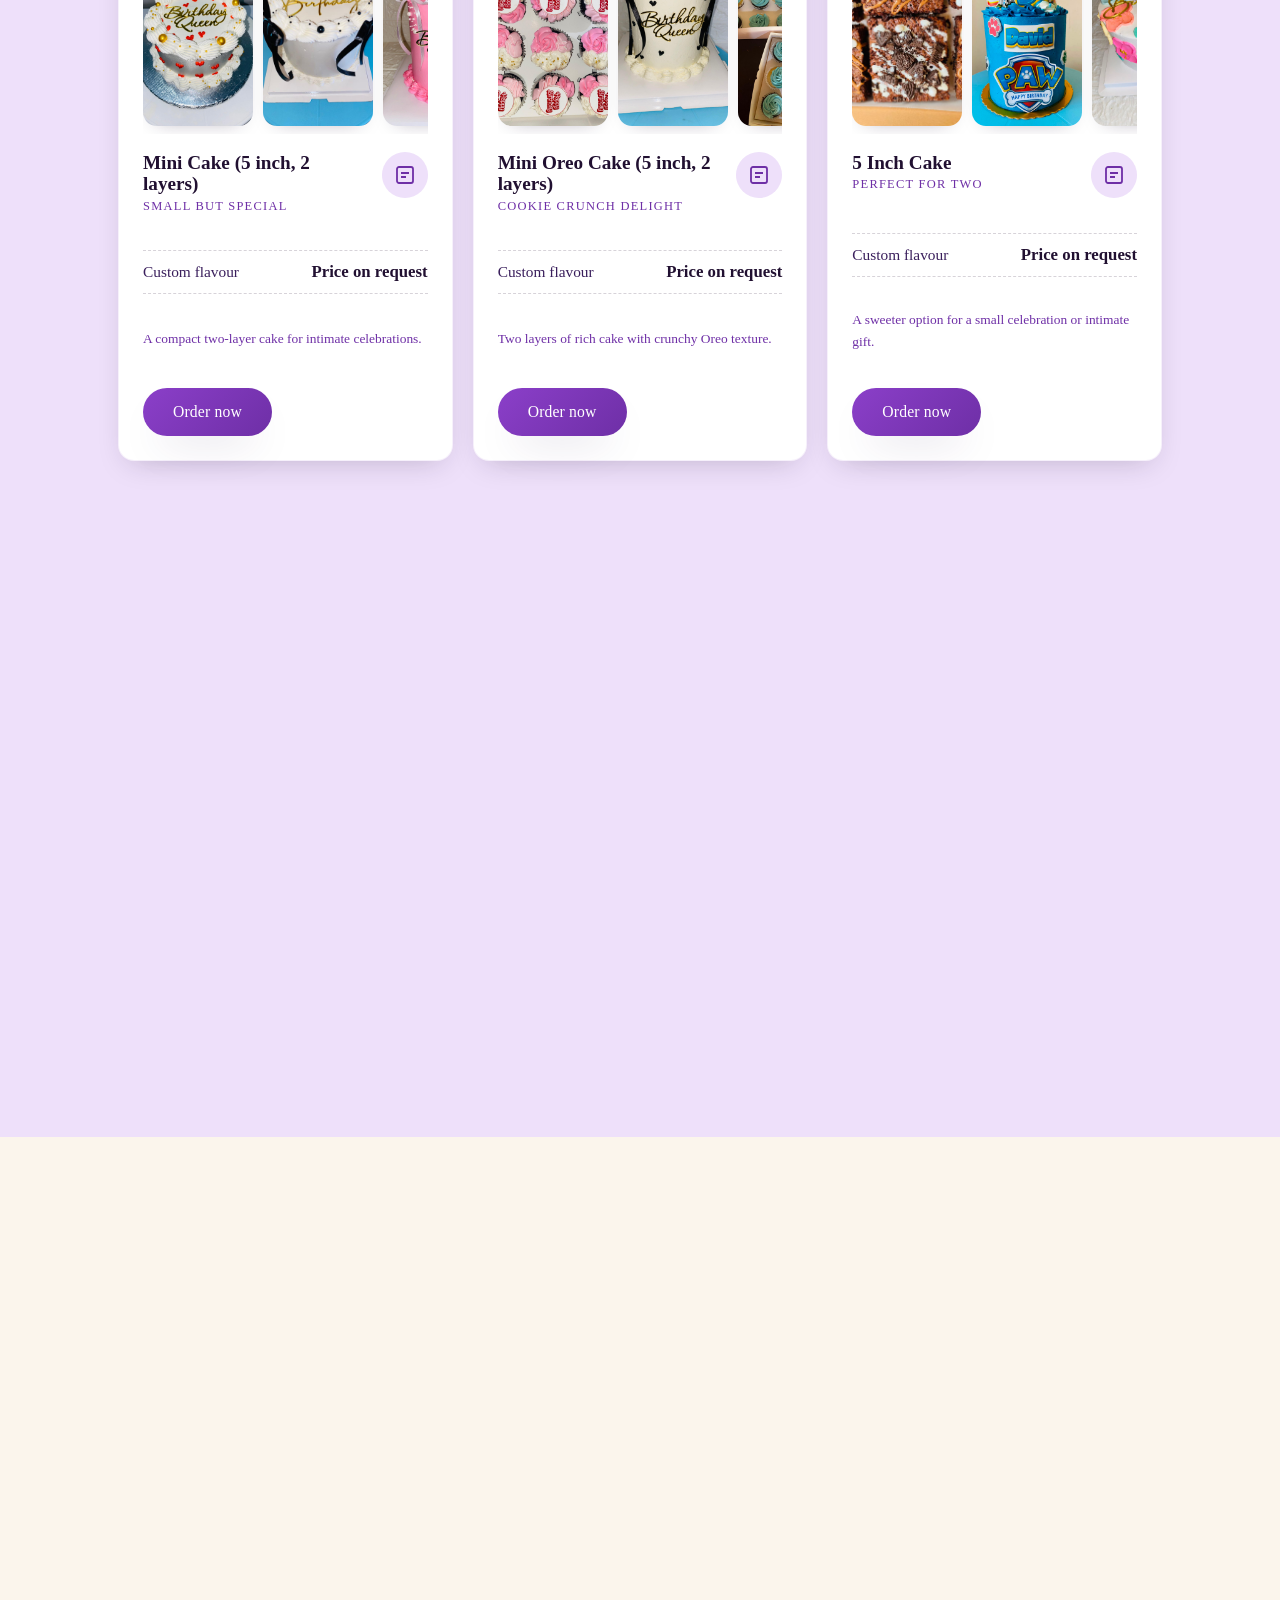
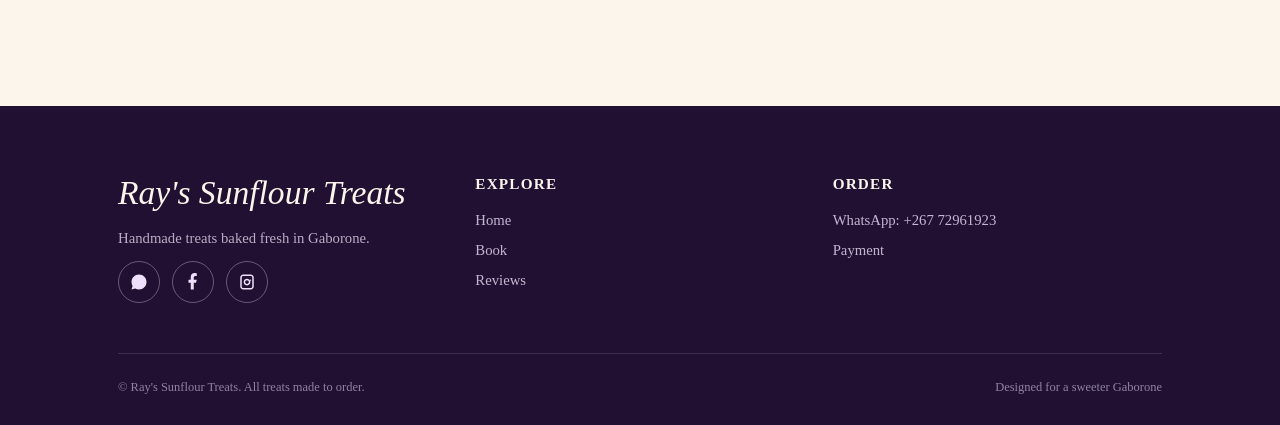
==== commit 42cf603e: "menu page" ====
--- a/menu.html
+++ b/menu.html
@@ -47,86 +47,282 @@
       </div>
       <div class="menu-grid" id="menuGrid">
         <article class="menu-card reveal" data-cat="brownies">
-          <img src="images/flyer-brownies.jpg" alt="Classic brownies box">
-          <div class="menu-card-top">
-            <div>
-              <h3>Classic Brownies</h3>
-              <span class="kicker">Fudgy &amp; rich</span>
-            </div>
-            <div class="icon"><svg viewBox="0 0 24 24" fill="none" stroke="currentColor" stroke-width="1.8"><rect x="3" y="3" width="18" height="18" rx="4"/><path d="M8 8h8M8 12h8M8 16h5"/></svg></div>
-          </div>
-          <div class="price-rows">
-            <div class="price-row"><span class="label">Box of 6</span><span class="price">P100</span></div>
-            <div class="price-row"><span class="label">Box of 12</span><span class="price">P190</span></div>
-          </div>
-          <p class="note">Toppings included; add caramel, bars, Smarties or marshmallows for +P15.</p>
-          <a href="https://wa.me/26772961923?text=Hi%20Ray's%20Sunflour%20Treats!%20I'd%20like%20to%20order%20Classic%20Brownies" class="btn btn-primary" target="_blank" rel="noopener">Order now</a>
+          <div class="menu-media menu-media--two">
+            <div class="menu-image-strip">
+              <img src="images/flyer-brownies.jpg" alt="Classic brownies box">
+              <img src="images/10.jpeg" alt="Classic brownies close-up">
+            </div>
+          </div>
+          <div class="menu-card-content">
+            <div class="menu-card-top">
+              <div>
+                <h3>Classic Brownies</h3>
+                <span class="kicker">Fudgy &amp; rich</span>
+              </div>
+              <div class="icon"><svg viewBox="0 0 24 24" fill="none" stroke="currentColor" stroke-width="1.8"><rect x="3" y="3" width="18" height="18" rx="4"/><path d="M8 8h8M8 12h8M8 16h5"/></svg></div>
+            </div>
+            <div class="price-rows">
+              <div class="price-row"><span class="label">Box of 6</span><span class="price">P100</span></div>
+              <div class="price-row"><span class="label">Box of 12</span><span class="price">P190</span></div>
+            </div>
+            <p class="note">Toppings included; add caramel, bars, Smarties or marshmallows for +P15.</p>
+            <a href="https://wa.me/26772961923?text=Hi%20Ray's%20Sunflour%20Treats!%20I'd%20like%20to%20order%20Classic%20Brownies" class="btn btn-primary" target="_blank" rel="noopener">Order now</a>
+          </div>
         </article>
         <article class="menu-card reveal" data-cat="brownies">
-          <img src="images/flyer-brownies.jpg" alt="Oreo brownies box">
-          <div class="menu-card-top">
-            <div>
-              <h3>Oreo Brownies</h3>
-              <span class="kicker">Loaded with cookies</span>
-            </div>
-            <div class="icon"><svg viewBox="0 0 24 24" fill="none" stroke="currentColor" stroke-width="1.8"><circle cx="12" cy="12" r="9"/><circle cx="12" cy="12" r="4"/></svg></div>
-          </div>
-          <div class="price-rows">
-            <div class="price-row"><span class="label">Box of 6</span><span class="price">P120</span></div>
-            <div class="price-row"><span class="label">Box of 12</span><span class="price">P230</span></div>
-          </div>
-          <p class="note">Rich Oreo brownies with crunchy cookie pieces in every bite.</p>
-          <a href="https://wa.me/26772961923?text=Hi%20Ray's%20Sunflour%20Treats!%20I'd%20like%20to%20order%20Oreo%20Brownies" class="btn btn-primary" target="_blank" rel="noopener">Order now</a>
+          <div class="menu-media menu-media--two">
+            <div class="menu-image-strip">
+              <img src="images/10.jpeg" alt="Oreo brownies box">
+              <img src="images/11.jpeg" alt="Oreo brownie slice">
+            </div>
+          </div>
+          <div class="menu-card-content">
+            <div class="menu-card-top">
+              <div>
+                <h3>Oreo Brownies</h3>
+                <span class="kicker">Loaded with cookies</span>
+              </div>
+              <div class="icon"><svg viewBox="0 0 24 24" fill="none" stroke="currentColor" stroke-width="1.8"><circle cx="12" cy="12" r="9"/><circle cx="12" cy="12" r="4"/></svg></div>
+            </div>
+            <div class="price-rows">
+              <div class="price-row"><span class="label">Box of 6</span><span class="price">P120</span></div>
+              <div class="price-row"><span class="label">Box of 12</span><span class="price">P230</span></div>
+            </div>
+            <p class="note">Rich Oreo brownies with crunchy cookie pieces in every bite.</p>
+            <a href="https://wa.me/26772961923?text=Hi%20Ray's%20Sunflour%20Treats!%20I'd%20like%20to%20order%20Oreo%20Brownies" class="btn btn-primary" target="_blank" rel="noopener">Order now</a>
+          </div>
         </article>
         <article class="menu-card reveal" data-cat="frozen">
-          <img src="images/flyer-cakesicles.jpg" alt="Assorted cakesicles">
-          <div class="menu-card-top">
-            <div>
-              <h3>Large Cakesicles</h3>
-              <span class="kicker">Cake on a stick</span>
-            </div>
-            <div class="icon"><svg viewBox="0 0 24 24" fill="none" stroke="currentColor" stroke-width="1.8"><rect x="9" y="3" width="6" height="12" rx="3"/><line x1="12" y1="15" x2="12" y2="21"/></svg></div>
-          </div>
-          <div class="price-rows">
-            <div class="price-row"><span class="label">Box of 6</span><span class="price">P180</span></div>
-            <div class="price-row"><span class="label">Box of 8</span><span class="price">P240</span></div>
-            <div class="price-row"><span class="label">Box of 12</span><span class="price">P350</span></div>
-          </div>
-          <p class="note">Choose chocolate, caramel or vanilla flavours with optional red velvet.</p>
-          <a href="https://wa.me/26772961923?text=Hi%20Ray's%20Sunflour%20Treats!%20I'd%20like%20to%20order%20Large%20Cakesicles" class="btn btn-primary" target="_blank" rel="noopener">Order now</a>
+          <div class="menu-media menu-media--two">
+            <div class="menu-image-strip">
+              <img src="images/flyer-cakesicles.jpg" alt="Assorted cakesicles">
+              <img src="images/12.jpeg" alt="Cakesicle box display">
+            </div>
+          </div>
+          <div class="menu-card-content">
+            <div class="menu-card-top">
+              <div>
+                <h3>Large Cakesicles</h3>
+                <span class="kicker">Cake on a stick</span>
+              </div>
+              <div class="icon"><svg viewBox="0 0 24 24" fill="none" stroke="currentColor" stroke-width="1.8"><rect x="9" y="3" width="6" height="12" rx="3"/><line x1="12" y1="15" x2="12" y2="21"/></svg></div>
+            </div>
+            <div class="price-rows">
+              <div class="price-row"><span class="label">Box of 6</span><span class="price">P180</span></div>
+              <div class="price-row"><span class="label">Box of 8</span><span class="price">P240</span></div>
+              <div class="price-row"><span class="label">Box of 12</span><span class="price">P350</span></div>
+            </div>
+            <p class="note">Choose chocolate, caramel or vanilla flavours with optional red velvet.</p>
+            <a href="https://wa.me/26772961923?text=Hi%20Ray's%20Sunflour%20Treats!%20I'd%20like%20to%20order%20Large%20Cakesicles" class="btn btn-primary" target="_blank" rel="noopener">Order now</a>
+          </div>
         </article>
         <article class="menu-card reveal" data-cat="cup">
-          <img src="images/flyer-cupcakes.jpg" alt="Box of classic cupcakes">
-          <div class="menu-card-top">
-            <div>
-              <h3>Classic Cupcakes</h3>
-              <span class="kicker">Everyday favourite</span>
-            </div>
-            <div class="icon"><svg viewBox="0 0 24 24" fill="none" stroke="currentColor" stroke-width="1.8"><path d="M6 11h12l-1.5 8a2 2 0 0 1-2 1.7H9.5a2 2 0 0 1-2-1.7L6 11z"/><path d="M7 11a5 5 0 0 1 10 0"/></svg></div>
-          </div>
-          <div class="price-rows">
-            <div class="price-row"><span class="label">Box of 6</span><span class="price">P120</span></div>
-            <div class="price-row"><span class="label">Box of 12</span><span class="price">P230</span></div>
-          </div>
-          <p class="note">Classic scrumptious cupcakes, perfect for gifts or small celebrations.</p>
-          <a href="https://wa.me/26772961923?text=Hi%20Ray's%20Sunflour%20Treats!%20I'd%20like%20to%20order%20Classic%20Cupcakes" class="btn btn-primary" target="_blank" rel="noopener">Order now</a>
+          <div class="menu-media menu-media--two">
+            <div class="menu-image-strip">
+              <img src="images/flyer-cupcakes.jpg" alt="Box of classic cupcakes">
+              <img src="images/13.jpeg" alt="Cupcake close-up">
+            </div>
+          </div>
+          <div class="menu-card-content">
+            <div class="menu-card-top">
+              <div>
+                <h3>Classic Cupcakes</h3>
+                <span class="kicker">Everyday favourite</span>
+              </div>
+              <div class="icon"><svg viewBox="0 0 24 24" fill="none" stroke="currentColor" stroke-width="1.8"><path d="M6 11h12l-1.5 8a2 2 0 0 1-2 1.7H9.5a2 2 0 0 1-2-1.7L6 11z"/><path d="M7 11a5 5 0 0 1 10 0"/></svg></div>
+            </div>
+            <div class="price-rows">
+              <div class="price-row"><span class="label">Box of 6</span><span class="price">P120</span></div>
+              <div class="price-row"><span class="label">Box of 12</span><span class="price">P230</span></div>
+            </div>
+            <p class="note">Classic scrumptious cupcakes, perfect for gifts or small celebrations.</p>
+            <a href="https://wa.me/26772961923?text=Hi%20Ray's%20Sunflour%20Treats!%20I'd%20like%20to%20order%20Classic%20Cupcakes" class="btn btn-primary" target="_blank" rel="noopener">Order now</a>
+          </div>
         </article>
         <article class="menu-card reveal" data-cat="combo">
-          <img src="images/flyer-combo.jpg" alt="Cupcake and cakesicle combo box">
-          <div class="menu-card-top">
-            <div>
-              <h3>Cupcake + Cakesicle Combo</h3>
-              <span class="kicker">Best of both</span>
-            </div>
-            <div class="icon"><svg viewBox="0 0 24 24" fill="none" stroke="currentColor" stroke-width="1.8"><path d="M4 8h16l-1 12H5L4 8z"/><path d="M8 8a4 4 0 0 1 8 0"/></svg></div>
-          </div>
-          <div class="price-rows">
-            <div class="price-row"><span class="label">4 cupcakes + 2 cakesicles</span><span class="price">P140</span></div>
-            <div class="price-row"><span class="label">3 cupcakes + 3 cakesicles</span><span class="price">P150</span></div>
-            <div class="price-row"><span class="label">6 cupcakes + 6 cakesicles</span><span class="price">P260</span></div>
-          </div>
-          <p class="note">A perfect combo for sharing or gifting.</p>
-          <a href="https://wa.me/26772961923?text=Hi%20Ray's%20Sunflour%20Treats!%20I'd%20like%20to%20order%20the%20Cupcake%20%2B%20Cakesicle%20Combo" class="btn btn-primary" target="_blank" rel="noopener">Order now</a>
+          <div class="menu-media menu-media--two">
+            <div class="menu-image-strip">
+              <img src="images/7.jpeg" alt="Cupcake and cakesicle combo box">
+              <img src="images/6.jpeg" alt="Cupcake and cakesicle gift box">
+            </div>
+          </div>
+          <div class="menu-card-content">
+            <div class="menu-card-top">
+              <div>
+                <h3>Cupcake + Cakesicle Combo</h3>
+                <span class="kicker">Best of both</span>
+              </div>
+              <div class="icon"><svg viewBox="0 0 24 24" fill="none" stroke="currentColor" stroke-width="1.8"><path d="M4 8h16l-1 12H5L4 8z"/><path d="M8 8a4 4 0 0 1 8 0"/></svg></div>
+            </div>
+            <div class="price-rows">
+              <div class="price-row"><span class="label">4 cupcakes + 2 cakesicles</span><span class="price">P140</span></div>
+              <div class="price-row"><span class="label">3 cupcakes + 3 cakesicles</span><span class="price">P150</span></div>
+              <div class="price-row"><span class="label">6 cupcakes + 6 cakesicles</span><span class="price">P260</span></div>
+            </div>
+            <p class="note">A perfect combo for sharing or gifting.</p>
+            <a href="https://wa.me/26772961923?text=Hi%20Ray's%20Sunflour%20Treats!%20I'd%20like%20to%20order%20the%20Cupcake%20%2B%20Cakesicle%20Combo" class="btn btn-primary" target="_blank" rel="noopener">Order now</a>
+          </div>
+        </article>
+        <article class="menu-card reveal" data-cat="cakes">
+          <div class="menu-media menu-media--three">
+            <div class="menu-image-strip">
+              <img src="images/1.jpeg" alt="9 inch cake front view">
+              <img src="images/2.jpeg" alt="9 inch cake side view">
+              <img src="images/3.jpeg" alt="9 inch cake detail">
+            </div>
+          </div>
+          <div class="menu-card-content">
+            <div class="menu-card-top">
+              <div>
+                <h3>9 Inch Cake</h3>
+                <span class="kicker">Celebration-worthy</span>
+              </div>
+              <div class="icon"><svg viewBox="0 0 24 24" fill="none" stroke="currentColor" stroke-width="1.8"><path d="M6 4h12a2 2 0 0 1 2 2v12a2 2 0 0 1-2 2H6a2 2 0 0 1-2-2V6a2 2 0 0 1 2-2z"/><path d="M8 10h8M8 14h5"/></svg></div>
+            </div>
+            <div class="price-rows">
+              <div class="price-row"><span class="label">Custom flavour</span><span class="price">Price on request</span></div>
+            </div>
+            <p class="note">Perfect for birthdays, anniversaries and family gatherings.</p>
+            <a href="https://wa.me/26772961923?text=Hi%20Ray's%20Sunflour%20Treats!%20I'd%20like%20to%20order%20a%209%20Inch%20Cake" class="btn btn-primary" target="_blank" rel="noopener">Order now</a>
+          </div>
+        </article>
+        <article class="menu-card reveal" data-cat="cakes">
+          <div class="menu-media menu-media--three">
+            <div class="menu-image-strip">
+              <img src="images/4.jpeg" alt="Mini cake front view">
+              <img src="images/5.jpeg" alt="Mini cake side view">
+              <img src="images/6.jpeg" alt="Mini cake detail">
+            </div>
+          </div>
+          <div class="menu-card-content">
+            <div class="menu-card-top">
+              <div>
+                <h3>Mini Cake (5 inch, 2 layers)</h3>
+                <span class="kicker">Small but special</span>
+              </div>
+              <div class="icon"><svg viewBox="0 0 24 24" fill="none" stroke="currentColor" stroke-width="1.8"><path d="M6 4h12a2 2 0 0 1 2 2v12a2 2 0 0 1-2 2H6a2 2 0 0 1-2-2V6a2 2 0 0 1 2-2z"/><path d="M8 10h8M8 14h5"/></svg></div>
+            </div>
+            <div class="price-rows">
+              <div class="price-row"><span class="label">Custom flavour</span><span class="price">Price on request</span></div>
+            </div>
+            <p class="note">A compact two-layer cake for intimate celebrations.</p>
+            <a href="https://wa.me/26772961923?text=Hi%20Ray's%20Sunflour%20Treats!%20I'd%20like%20to%20order%20a%20Mini%20Cake" class="btn btn-primary" target="_blank" rel="noopener">Order now</a>
+          </div>
+        </article>
+        <article class="menu-card reveal" data-cat="cakes">
+          <div class="menu-media menu-media--three">
+            <div class="menu-image-strip">
+              <img src="images/7.jpeg" alt="Mini Oreo cake front view">
+              <img src="images/8.jpeg" alt="Mini Oreo cake side view">
+              <img src="images/9.jpeg" alt="Mini Oreo cake detail">
+            </div>
+          </div>
+          <div class="menu-card-content">
+            <div class="menu-card-top">
+              <div>
+                <h3>Mini Oreo Cake (5 inch, 2 layers)</h3>
+                <span class="kicker">Cookie crunch delight</span>
+              </div>
+              <div class="icon"><svg viewBox="0 0 24 24" fill="none" stroke="currentColor" stroke-width="1.8"><path d="M6 4h12a2 2 0 0 1 2 2v12a2 2 0 0 1-2 2H6a2 2 0 0 1-2-2V6a2 2 0 0 1 2-2z"/><path d="M8 10h8M8 14h5"/></svg></div>
+            </div>
+            <div class="price-rows">
+              <div class="price-row"><span class="label">Custom flavour</span><span class="price">Price on request</span></div>
+            </div>
+            <p class="note">Two layers of rich cake with crunchy Oreo texture.</p>
+            <a href="https://wa.me/26772961923?text=Hi%20Ray's%20Sunflour%20Treats!%20I'd%20like%20to%20order%20a%20Mini%20Oreo%20Cake" class="btn btn-primary" target="_blank" rel="noopener">Order now</a>
+          </div>
+        </article>
+        <article class="menu-card reveal" data-cat="cakes">
+          <div class="menu-media menu-media--three">
+            <div class="menu-image-strip">
+              <img src="images/10.jpeg" alt="5 inch cake front view">
+              <img src="images/11.jpeg" alt="5 inch cake side view">
+              <img src="images/12.jpeg" alt="5 inch cake detail">
+            </div>
+          </div>
+          <div class="menu-card-content">
+            <div class="menu-card-top">
+              <div>
+                <h3>5 Inch Cake</h3>
+                <span class="kicker">Perfect for two</span>
+              </div>
+              <div class="icon"><svg viewBox="0 0 24 24" fill="none" stroke="currentColor" stroke-width="1.8"><path d="M6 4h12a2 2 0 0 1 2 2v12a2 2 0 0 1-2 2H6a2 2 0 0 1-2-2V6a2 2 0 0 1 2-2z"/><path d="M8 10h8M8 14h5"/></svg></div>
+            </div>
+            <div class="price-rows">
+              <div class="price-row"><span class="label">Custom flavour</span><span class="price">Price on request</span></div>
+            </div>
+            <p class="note">A sweeter option for a small celebration or intimate gift.</p>
+            <a href="https://wa.me/26772961923?text=Hi%20Ray's%20Sunflour%20Treats!%20I'd%20like%20to%20order%20a%205%20Inch%20Cake" class="btn btn-primary" target="_blank" rel="noopener">Order now</a>
+          </div>
+        </article>
+        <article class="menu-card reveal" data-cat="cakes">
+          <div class="menu-media menu-media--three">
+            <div class="menu-image-strip">
+              <img src="images/13.jpeg" alt="8 inch cake front view">
+              <img src="images/15.jpeg" alt="8 inch cake side view">
+              <img src="images/16.jpeg" alt="8 inch cake detail">
+            </div>
+          </div>
+          <div class="menu-card-content">
+            <div class="menu-card-top">
+              <div>
+                <h3>8 Inch Cake</h3>
+                <span class="kicker">Family sized</span>
+              </div>
+              <div class="icon"><svg viewBox="0 0 24 24" fill="none" stroke="currentColor" stroke-width="1.8"><path d="M6 4h12a2 2 0 0 1 2 2v12a2 2 0 0 1-2 2H6a2 2 0 0 1-2-2V6a2 2 0 0 1 2-2z"/><path d="M8 10h8M8 14h5"/></svg></div>
+            </div>
+            <div class="price-rows">
+              <div class="price-row"><span class="label">Custom flavour</span><span class="price">Price on request</span></div>
+            </div>
+            <p class="note">A generous cake for shared moments and bigger celebrations.</p>
+            <a href="https://wa.me/26772961923?text=Hi%20Ray's%20Sunflour%20Treats!%20I'd%20like%20to%20order%20an%208%20Inch%20Cake" class="btn btn-primary" target="_blank" rel="noopener">Order now</a>
+          </div>
+        </article>
+        <article class="menu-card reveal" data-cat="cakes">
+          <div class="menu-media menu-media--three">
+            <div class="menu-image-strip">
+              <img src="images/3.jpeg" alt="Bento cake front view">
+              <img src="images/4.jpeg" alt="Bento cake side view">
+              <img src="images/6.jpeg" alt="Bento cake detail">
+            </div>
+          </div>
+          <div class="menu-card-content">
+            <div class="menu-card-top">
+              <div>
+                <h3>Bento Cake</h3>
+                <span class="kicker">Cute &amp; compact</span>
+              </div>
+              <div class="icon"><svg viewBox="0 0 24 24" fill="none" stroke="currentColor" stroke-width="1.8"><path d="M6 4h12a2 2 0 0 1 2 2v12a2 2 0 0 1-2 2H6a2 2 0 0 1-2-2V6a2 2 0 0 1 2-2z"/><path d="M8 10h8M8 14h5"/></svg></div>
+            </div>
+            <div class="price-rows">
+              <div class="price-row"><span class="label">Custom flavour</span><span class="price">Price on request</span></div>
+            </div>
+            <p class="note">A neatly portioned cake for a quick celebration or gift.</p>
+            <a href="https://wa.me/26772961923?text=Hi%20Ray's%20Sunflour%20Treats!%20I'd%20like%20to%20order%20a%20Bento%20Cake" class="btn btn-primary" target="_blank" rel="noopener">Order now</a>
+          </div>
+        </article>
+        <article class="menu-card reveal" data-cat="cakes">
+          <div class="menu-media menu-media--three">
+            <div class="menu-image-strip">
+              <img src="images/8.jpeg" alt="Bento 5 front view">
+              <img src="images/9.jpeg" alt="Bento 5 side view">
+              <img src="images/10.jpeg" alt="Bento 5 detail">
+            </div>
+          </div>
+          <div class="menu-card-content">
+            <div class="menu-card-top">
+              <div>
+                <h3>Bento 5</h3>
+                <span class="kicker">Little celebration box</span>
+              </div>
+              <div class="icon"><svg viewBox="0 0 24 24" fill="none" stroke="currentColor" stroke-width="1.8"><path d="M6 4h12a2 2 0 0 1 2 2v12a2 2 0 0 1-2 2H6a2 2 0 0 1-2-2V6a2 2 0 0 1 2-2z"/><path d="M8 10h8M8 14h5"/></svg></div>
+            </div>
+            <div class="price-rows">
+              <div class="price-row"><span class="label">Custom flavour</span><span class="price">Price on request</span></div>
+            </div>
+            <p class="note">A compact bento-style box made for gifting and sharing.</p>
+            <a href="https://wa.me/26772961923?text=Hi%20Ray's%20Sunflour%20Treats!%20I'd%20like%20to%20order%20Bento%205" class="btn btn-primary" target="_blank" rel="noopener">Order now</a>
+          </div>
         </article>
       </div>
     </div>
--- a/styles.css
+++ b/styles.css
@@ -182,6 +182,7 @@
   content: "";
   position: absolute; inset: 0;
   background: rgba(251, 245, 236, 0);
+  -webkit-backdrop-filter: blur(0px);
   backdrop-filter: blur(0px);
   transition: background 0.4s var(--ease), backdrop-filter 0.4s var(--ease);
   z-index: -1;
@@ -189,6 +190,7 @@
 .site-header.is-scrolled{ padding: 12px 0; box-shadow: 0 8px 30px -18px rgba(33,16,49,0.4); }
 .site-header.is-scrolled::before{
   background: rgba(251, 245, 236, 0.88);
+  -webkit-backdrop-filter: blur(14px);
   backdrop-filter: blur(14px);
 }
 .header-inner{
@@ -488,25 +490,51 @@
 
 .menu-grid{
   display: grid;
-  grid-template-columns: repeat(auto-fit, minmax(320px, 1fr));
+  grid-template-columns: repeat(auto-fit, minmax(300px, 1fr));
   gap: 24px;
+  align-items: stretch;
 }
 .menu-card{
   background: var(--white);
   border-radius: var(--radius-md);
-  padding: 28px;
+  padding: 24px;
   box-shadow: var(--shadow-card);
   border: 1px solid rgba(139,63,201,0.08);
   transition: transform 0.4s var(--ease), box-shadow 0.4s var(--ease);
-}
-.menu-card img{
+  display: flex;
+  flex-direction: column;
+  min-height: 560px;
+  justify-content: space-between;
+}
+.menu-card:hover{ transform: translateY(-6px); box-shadow: var(--shadow-soft); }
+.menu-card-content{
+  display: flex;
+  flex-direction: column;
+  flex: 1;
+  justify-content: space-between;
+}
+.menu-media{
+  margin-bottom: 18px;
+}
+.menu-image-strip{
+  display: grid;
+  grid-auto-flow: column;
+  grid-auto-columns: minmax(130px, 1fr);
+  gap: 10px;
+  overflow-x: auto;
+  padding-bottom: 8px;
+  scroll-snap-type: x proximity;
+}
+.menu-media--two .menu-image-strip{ grid-auto-columns: minmax(120px, 1fr); }
+.menu-media--three .menu-image-strip{ grid-auto-columns: minmax(110px, 1fr); }
+.menu-image-strip img{
   width: 100%;
-  min-height: 220px;
+  height: 170px;
   object-fit: cover;
-  border-radius: 18px;
-  margin-bottom: 20px;
-}
-.menu-card:hover{ transform: translateY(-6px); box-shadow: var(--shadow-soft); }
+  border-radius: 14px;
+  scroll-snap-align: start;
+  box-shadow: 0 8px 20px -14px rgba(33,16,49,0.4);
+}
 .menu-card-top{
   display: flex;
   align-items: flex-start;
@@ -514,7 +542,7 @@
   gap: 14px;
 }
 .menu-card h3{
-  font-size: 1.32rem;
+  font-size: 1.2rem;
   font-weight: 600;
 }
 .menu-card .kicker{
@@ -537,7 +565,7 @@
 .menu-card .icon svg{ width: 24px; height: 24px; color: var(--purple-600); }
 
 .price-rows{
-  margin-top: 20px;
+  margin-top: 18px;
   border-top: 1px dashed rgba(33,16,49,0.18);
 }
 .price-row{
@@ -560,6 +588,10 @@
   font-size: 0.84rem;
   color: var(--purple-600);
   line-height: 1.6;
+}
+.menu-card .btn{
+  margin-top: 20px;
+  align-self: flex-start;
 }
 .menu-card .order-link{
   margin-top: 22px;
@@ -988,6 +1020,21 @@
 /* ==========================================================================
    Responsive
    ========================================================================== */
+@media (min-width: 1025px) and (max-width: 1366px){
+  /* Tweak spacing and column proportions for common laptop sizes */
+  .container{ max-width: 1100px; padding: 0 28px; }
+  .hero{ padding-top: 90px; }
+  .hero .container{ grid-template-columns: 1fr 1fr; gap: 40px; }
+  .hero-copy h1{ font-size: clamp(2.6rem, 3.6vw, 3.6rem); }
+  .hero-copy .lede{ max-width: 520px; }
+  .hero-visual{ max-width: 520px; margin: 0; }
+  .hero-visual .badge{ width: 96px; height: 96px; bottom: -18px; left: -18px; font-size: 0.78rem; }
+  .brand-word{ font-size: 1.9rem; }
+  .nav-desktop a{ padding-bottom: 2px; }
+  .menu-grid{ grid-template-columns: repeat(auto-fit, minmax(300px, 1fr)); gap: 20px; }
+  .menu-card img{ min-height: 200px; }
+  .footer-top{ grid-template-columns: repeat(3, 1fr); gap: 28px; }
+}
 @media (max-width: 1024px){
   .hero .container{ grid-template-columns: 1fr; }
   .hero-visual{ order: -1; max-width: 420px; margin: 0 auto; }
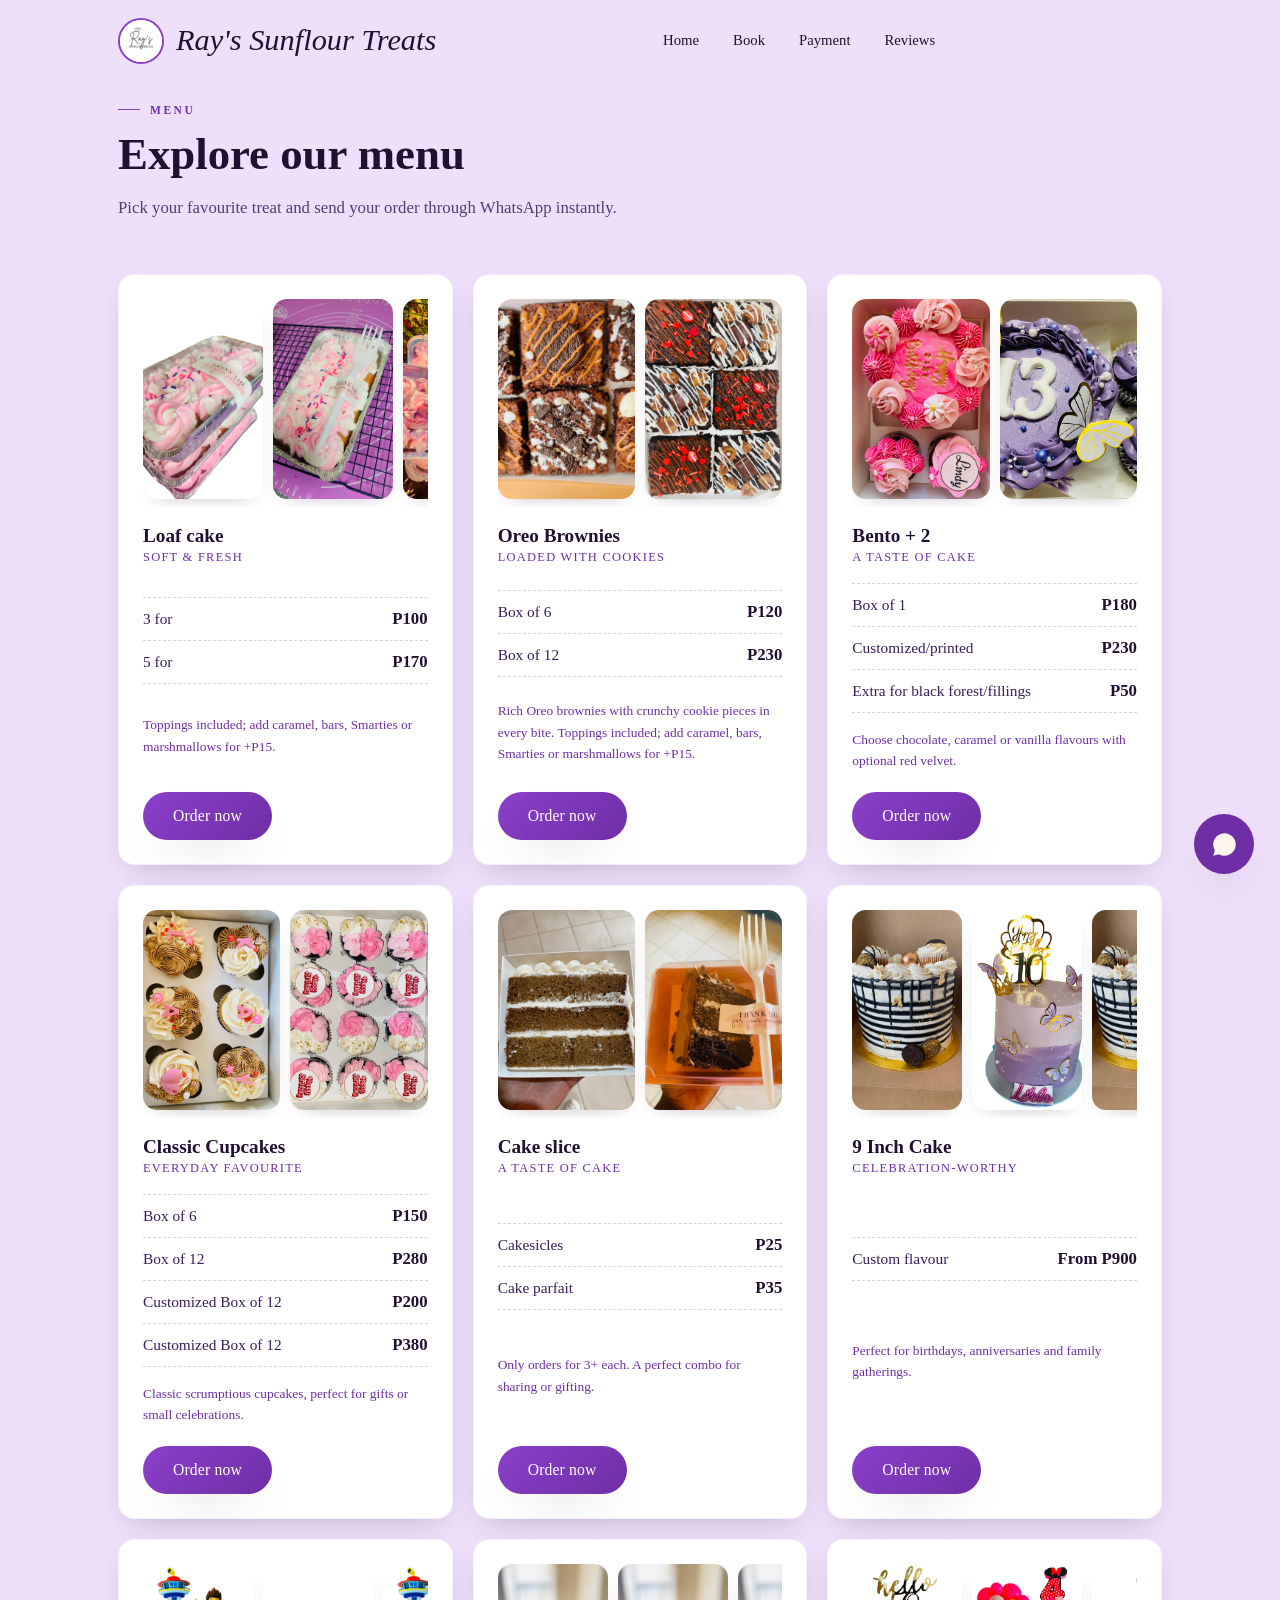
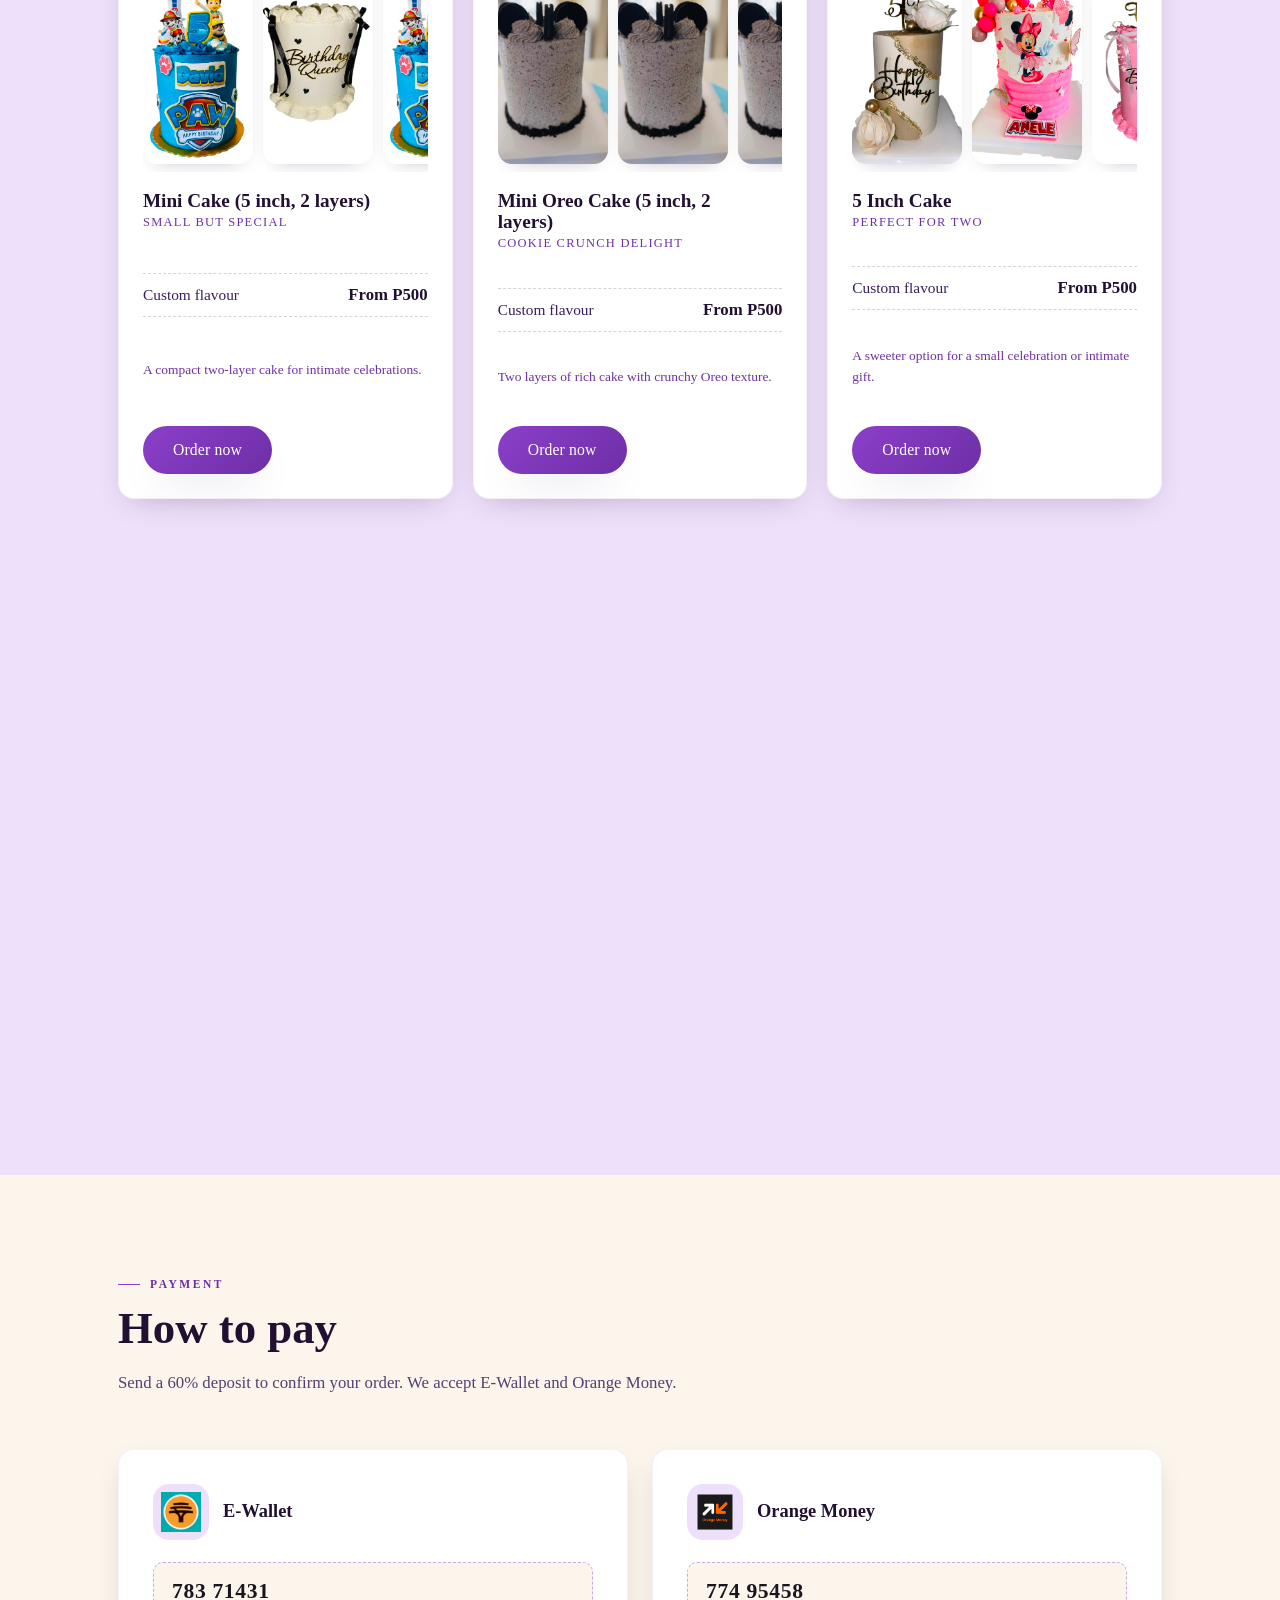
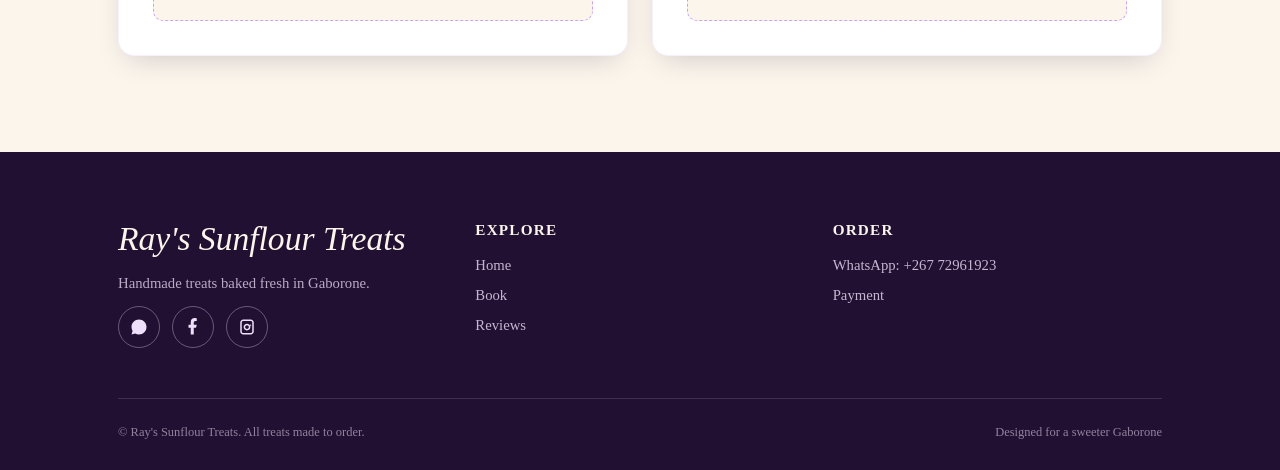
==== commit 7e4828bf: "menu catalogue" ====
--- a/menu.html
+++ b/menu.html
@@ -49,21 +49,22 @@
         <article class="menu-card reveal" data-cat="brownies">
           <div class="menu-media menu-media--two">
             <div class="menu-image-strip">
-              <img src="images/flyer-brownies.jpg" alt="Classic brownies box">
-              <img src="images/10.jpeg" alt="Classic brownies close-up">
-            </div>
-          </div>
-          <div class="menu-card-content">
-            <div class="menu-card-top">
-              <div>
-                <h3>Classic Brownies</h3>
-                <span class="kicker">Fudgy &amp; rich</span>
-              </div>
-              <div class="icon"><svg viewBox="0 0 24 24" fill="none" stroke="currentColor" stroke-width="1.8"><rect x="3" y="3" width="18" height="18" rx="4"/><path d="M8 8h8M8 12h8M8 16h5"/></svg></div>
-            </div>
-            <div class="price-rows">
-              <div class="price-row"><span class="label">Box of 6</span><span class="price">P100</span></div>
-              <div class="price-row"><span class="label">Box of 12</span><span class="price">P190</span></div>
+              <img src="images/lf.png" alt="Loaf Cake">
+              <img src="images/17.jpeg" alt="loaf">
+              <img src="images/19.jpeg" alt="miniloaf">
+            </div>
+          </div>
+          <div class="menu-card-content">
+            <div class="menu-card-top">
+              <div>
+                <h3>Loaf cake</h3>
+                <span class="kicker">Soft &amp; Fresh</span>
+              </div>
+              <div class=""><svg viewBox="0 0 24 24" fill="none" stroke="currentColor" stroke-width="1.8"><rect x="3" y="3" width="18" height="18" rx="4"/><path d="M8 8h8M8 12h8M8 16h5"/></svg></div>
+            </div>
+            <div class="price-rows">
+              <div class="price-row"><span class="label">3 for</span><span class="price">P100</span></div>
+              <div class="price-row"><span class="label">5 for</span><span class="price">P170</span></div>
             </div>
             <p class="note">Toppings included; add caramel, bars, Smarties or marshmallows for +P15.</p>
             <a href="https://wa.me/26772961923?text=Hi%20Ray's%20Sunflour%20Treats!%20I'd%20like%20to%20order%20Classic%20Brownies" class="btn btn-primary" target="_blank" rel="noopener">Order now</a>
@@ -73,7 +74,7 @@
           <div class="menu-media menu-media--two">
             <div class="menu-image-strip">
               <img src="images/10.jpeg" alt="Oreo brownies box">
-              <img src="images/11.jpeg" alt="Oreo brownie slice">
+              <img src="images/13.jpeg" alt="Oreo brownie slice">
             </div>
           </div>
           <div class="menu-card-content">
@@ -82,35 +83,35 @@
                 <h3>Oreo Brownies</h3>
                 <span class="kicker">Loaded with cookies</span>
               </div>
-              <div class="icon"><svg viewBox="0 0 24 24" fill="none" stroke="currentColor" stroke-width="1.8"><circle cx="12" cy="12" r="9"/><circle cx="12" cy="12" r="4"/></svg></div>
+              <div class=""><svg viewBox="0 0 24 24" fill="none" stroke="currentColor" stroke-width="1.8"><circle cx="12" cy="12" r="9"/><circle cx="12" cy="12" r="4"/></svg></div>
             </div>
             <div class="price-rows">
               <div class="price-row"><span class="label">Box of 6</span><span class="price">P120</span></div>
               <div class="price-row"><span class="label">Box of 12</span><span class="price">P230</span></div>
             </div>
-            <p class="note">Rich Oreo brownies with crunchy cookie pieces in every bite.</p>
+            <p class="note">Rich Oreo brownies with crunchy cookie pieces in every bite. Toppings included; add caramel, bars, Smarties or marshmallows for +P15.</p>
             <a href="https://wa.me/26772961923?text=Hi%20Ray's%20Sunflour%20Treats!%20I'd%20like%20to%20order%20Oreo%20Brownies" class="btn btn-primary" target="_blank" rel="noopener">Order now</a>
           </div>
         </article>
         <article class="menu-card reveal" data-cat="frozen">
           <div class="menu-media menu-media--two">
             <div class="menu-image-strip">
-              <img src="images/flyer-cakesicles.jpg" alt="Assorted cakesicles">
-              <img src="images/12.jpeg" alt="Cakesicle box display">
-            </div>
-          </div>
-          <div class="menu-card-content">
-            <div class="menu-card-top">
-              <div>
-                <h3>Large Cakesicles</h3>
-                <span class="kicker">Cake on a stick</span>
-              </div>
-              <div class="icon"><svg viewBox="0 0 24 24" fill="none" stroke="currentColor" stroke-width="1.8"><rect x="9" y="3" width="6" height="12" rx="3"/><line x1="12" y1="15" x2="12" y2="21"/></svg></div>
-            </div>
-            <div class="price-rows">
-              <div class="price-row"><span class="label">Box of 6</span><span class="price">P180</span></div>
-              <div class="price-row"><span class="label">Box of 8</span><span class="price">P240</span></div>
-              <div class="price-row"><span class="label">Box of 12</span><span class="price">P350</span></div>
+              <img src="images/bento2.jpg" alt="Assorted cakesicles">
+              <img src="images/bento2i.jpg" alt="Cakesicle box display">
+            </div>
+          </div>
+          <div class="menu-card-content">
+            <div class="menu-card-top">
+              <div>
+                <h3>Bento + 2</h3>
+                <span class="kicker">A taste of Cake</span>
+              </div>
+              <div class=""><svg viewBox="0 0 24 24" fill="none" stroke="currentColor" stroke-width="1.8"><rect x="9" y="3" width="6" height="12" rx="3"/><line x1="12" y1="15" x2="12" y2="21"/></svg></div>
+            </div>
+            <div class="price-rows">
+              <div class="price-row"><span class="label">Box of 1</span><span class="price">P180</span></div>
+              <div class="price-row"><span class="label">Customized/printed</span><span class="price">P230</span></div>
+              <div class="price-row"><span class="label">Extra for black forest/fillings</span><span class="price">P50</span></div>
             </div>
             <p class="note">Choose chocolate, caramel or vanilla flavours with optional red velvet.</p>
             <a href="https://wa.me/26772961923?text=Hi%20Ray's%20Sunflour%20Treats!%20I'd%20like%20to%20order%20Large%20Cakesicles" class="btn btn-primary" target="_blank" rel="noopener">Order now</a>
@@ -119,8 +120,8 @@
         <article class="menu-card reveal" data-cat="cup">
           <div class="menu-media menu-media--two">
             <div class="menu-image-strip">
-              <img src="images/flyer-cupcakes.jpg" alt="Box of classic cupcakes">
-              <img src="images/13.jpeg" alt="Cupcake close-up">
+              <img src="images/cupcake6.jpg" alt="Box of classic cupcakes">
+              <img src="images/7.jpeg" alt="Cupcake close-up">
             </div>
           </div>
           <div class="menu-card-content">
@@ -129,11 +130,13 @@
                 <h3>Classic Cupcakes</h3>
                 <span class="kicker">Everyday favourite</span>
               </div>
-              <div class="icon"><svg viewBox="0 0 24 24" fill="none" stroke="currentColor" stroke-width="1.8"><path d="M6 11h12l-1.5 8a2 2 0 0 1-2 1.7H9.5a2 2 0 0 1-2-1.7L6 11z"/><path d="M7 11a5 5 0 0 1 10 0"/></svg></div>
-            </div>
-            <div class="price-rows">
-              <div class="price-row"><span class="label">Box of 6</span><span class="price">P120</span></div>
-              <div class="price-row"><span class="label">Box of 12</span><span class="price">P230</span></div>
+              <div class=""><svg viewBox="0 0 24 24" fill="none" stroke="currentColor" stroke-width="1.8"><path d="M6 11h12l-1.5 8a2 2 0 0 1-2 1.7H9.5a2 2 0 0 1-2-1.7L6 11z"/><path d="M7 11a5 5 0 0 1 10 0"/></svg></div>
+            </div>
+            <div class="price-rows">
+              <div class="price-row"><span class="label">Box of 6</span><span class="price">P150</span></div>
+              <div class="price-row"><span class="label">Box of 12</span><span class="price">P280</span></div>
+              <div class="price-row"><span class="label">Customized Box of 12</span><span class="price">P200</span></div>
+              <div class="price-row"><span class="label">Customized Box of 12</span><span class="price">P380</span></div>
             </div>
             <p class="note">Classic scrumptious cupcakes, perfect for gifts or small celebrations.</p>
             <a href="https://wa.me/26772961923?text=Hi%20Ray's%20Sunflour%20Treats!%20I'd%20like%20to%20order%20Classic%20Cupcakes" class="btn btn-primary" target="_blank" rel="noopener">Order now</a>
@@ -142,24 +145,23 @@
         <article class="menu-card reveal" data-cat="combo">
           <div class="menu-media menu-media--two">
             <div class="menu-image-strip">
-              <img src="images/7.jpeg" alt="Cupcake and cakesicle combo box">
-              <img src="images/6.jpeg" alt="Cupcake and cakesicle gift box">
-            </div>
-          </div>
-          <div class="menu-card-content">
-            <div class="menu-card-top">
-              <div>
-                <h3>Cupcake + Cakesicle Combo</h3>
-                <span class="kicker">Best of both</span>
-              </div>
-              <div class="icon"><svg viewBox="0 0 24 24" fill="none" stroke="currentColor" stroke-width="1.8"><path d="M4 8h16l-1 12H5L4 8z"/><path d="M8 8a4 4 0 0 1 8 0"/></svg></div>
-            </div>
-            <div class="price-rows">
-              <div class="price-row"><span class="label">4 cupcakes + 2 cakesicles</span><span class="price">P140</span></div>
-              <div class="price-row"><span class="label">3 cupcakes + 3 cakesicles</span><span class="price">P150</span></div>
-              <div class="price-row"><span class="label">6 cupcakes + 6 cakesicles</span><span class="price">P260</span></div>
-            </div>
-            <p class="note">A perfect combo for sharing or gifting.</p>
+              <img src="images/slice.jpg" alt="Cupcake and cakesicle combo box">
+              <img src="images/slic.jpg" alt="Cupcake and cakesicle gift box">
+            </div>
+          </div>
+          <div class="menu-card-content">
+            <div class="menu-card-top">
+              <div>
+                <h3>Cake slice </h3>
+                <span class="kicker">A taste of cake</span>
+              </div>
+              <div class=""><svg viewBox="0 0 24 24" fill="none" stroke="currentColor" stroke-width="1.8"><path d="M4 8h16l-1 12H5L4 8z"/><path d="M8 8a4 4 0 0 1 8 0"/></svg></div>
+            </div>
+            <div class="price-rows">
+              <div class="price-row"><span class="label">Cakesicles</span><span class="price">P25</span></div>
+              <div class="price-row"><span class="label">Cake parfait</span><span class="price">P35</span></div>
+            </div>
+            <p class="note">Only orders for 3+ each. A perfect combo for sharing or gifting.</p>
             <a href="https://wa.me/26772961923?text=Hi%20Ray's%20Sunflour%20Treats!%20I'd%20like%20to%20order%20the%20Cupcake%20%2B%20Cakesicle%20Combo" class="btn btn-primary" target="_blank" rel="noopener">Order now</a>
           </div>
         </article>
@@ -167,8 +169,8 @@
           <div class="menu-media menu-media--three">
             <div class="menu-image-strip">
               <img src="images/1.jpeg" alt="9 inch cake front view">
-              <img src="images/2.jpeg" alt="9 inch cake side view">
-              <img src="images/3.jpeg" alt="9 inch cake detail">
+              <img src="images/9i-.png" alt="9 inch cake side view">
+              <img src="images/1.jpeg" alt="9 inch cake detail">
             </div>
           </div>
           <div class="menu-card-content">
@@ -177,10 +179,10 @@
                 <h3>9 Inch Cake</h3>
                 <span class="kicker">Celebration-worthy</span>
               </div>
-              <div class="icon"><svg viewBox="0 0 24 24" fill="none" stroke="currentColor" stroke-width="1.8"><path d="M6 4h12a2 2 0 0 1 2 2v12a2 2 0 0 1-2 2H6a2 2 0 0 1-2-2V6a2 2 0 0 1 2-2z"/><path d="M8 10h8M8 14h5"/></svg></div>
-            </div>
-            <div class="price-rows">
-              <div class="price-row"><span class="label">Custom flavour</span><span class="price">Price on request</span></div>
+              <div class=""><svg viewBox="0 0 24 24" fill="none" stroke="currentColor" stroke-width="1.8"><path d="M6 4h12a2 2 0 0 1 2 2v12a2 2 0 0 1-2 2H6a2 2 0 0 1-2-2V6a2 2 0 0 1 2-2z"/><path d="M8 10h8M8 14h5"/></svg></div>
+            </div>
+            <div class="price-rows">
+              <div class="price-row"><span class="label">Custom flavour</span><span class="price">From P900</span></div>
             </div>
             <p class="note">Perfect for birthdays, anniversaries and family gatherings.</p>
             <a href="https://wa.me/26772961923?text=Hi%20Ray's%20Sunflour%20Treats!%20I'd%20like%20to%20order%20a%209%20Inch%20Cake" class="btn btn-primary" target="_blank" rel="noopener">Order now</a>
@@ -189,9 +191,9 @@
         <article class="menu-card reveal" data-cat="cakes">
           <div class="menu-media menu-media--three">
             <div class="menu-image-strip">
-              <img src="images/4.jpeg" alt="Mini cake front view">
-              <img src="images/5.jpeg" alt="Mini cake side view">
-              <img src="images/6.jpeg" alt="Mini cake detail">
+              <img src="images/11-.png" alt="Mini cake front view">
+              <img src="images/8-.png" alt="Mini cake side view">
+              <img src="images/11-.png" alt="Mini cake detail">
             </div>
           </div>
           <div class="menu-card-content">
@@ -200,10 +202,10 @@
                 <h3>Mini Cake (5 inch, 2 layers)</h3>
                 <span class="kicker">Small but special</span>
               </div>
-              <div class="icon"><svg viewBox="0 0 24 24" fill="none" stroke="currentColor" stroke-width="1.8"><path d="M6 4h12a2 2 0 0 1 2 2v12a2 2 0 0 1-2 2H6a2 2 0 0 1-2-2V6a2 2 0 0 1 2-2z"/><path d="M8 10h8M8 14h5"/></svg></div>
-            </div>
-            <div class="price-rows">
-              <div class="price-row"><span class="label">Custom flavour</span><span class="price">Price on request</span></div>
+              <div class=""><svg viewBox="0 0 24 24" fill="none" stroke="currentColor" stroke-width="1.8"><path d="M6 4h12a2 2 0 0 1 2 2v12a2 2 0 0 1-2 2H6a2 2 0 0 1-2-2V6a2 2 0 0 1 2-2z"/><path d="M8 10h8M8 14h5"/></svg></div>
+            </div>
+            <div class="price-rows">
+              <div class="price-row"><span class="label">Custom flavour</span><span class="price">From P500</span></div>
             </div>
             <p class="note">A compact two-layer cake for intimate celebrations.</p>
             <a href="https://wa.me/26772961923?text=Hi%20Ray's%20Sunflour%20Treats!%20I'd%20like%20to%20order%20a%20Mini%20Cake" class="btn btn-primary" target="_blank" rel="noopener">Order now</a>
@@ -212,9 +214,9 @@
         <article class="menu-card reveal" data-cat="cakes">
           <div class="menu-media menu-media--three">
             <div class="menu-image-strip">
-              <img src="images/7.jpeg" alt="Mini Oreo cake front view">
-              <img src="images/8.jpeg" alt="Mini Oreo cake side view">
-              <img src="images/9.jpeg" alt="Mini Oreo cake detail">
+              <img src="images/2.jpeg" alt="Mini Oreo cake front view">
+              <img src="images/2.jpeg" alt="Mini Oreo cake side view">
+              <img src="images/2.jpeg" alt="Mini Oreo cake detail">
             </div>
           </div>
           <div class="menu-card-content">
@@ -223,10 +225,10 @@
                 <h3>Mini Oreo Cake (5 inch, 2 layers)</h3>
                 <span class="kicker">Cookie crunch delight</span>
               </div>
-              <div class="icon"><svg viewBox="0 0 24 24" fill="none" stroke="currentColor" stroke-width="1.8"><path d="M6 4h12a2 2 0 0 1 2 2v12a2 2 0 0 1-2 2H6a2 2 0 0 1-2-2V6a2 2 0 0 1 2-2z"/><path d="M8 10h8M8 14h5"/></svg></div>
-            </div>
-            <div class="price-rows">
-              <div class="price-row"><span class="label">Custom flavour</span><span class="price">Price on request</span></div>
+              <div class=""><svg viewBox="0 0 24 24" fill="none" stroke="currentColor" stroke-width="1.8"><path d="M6 4h12a2 2 0 0 1 2 2v12a2 2 0 0 1-2 2H6a2 2 0 0 1-2-2V6a2 2 0 0 1 2-2z"/><path d="M8 10h8M8 14h5"/></svg></div>
+            </div>
+            <div class="price-rows">
+              <div class="price-row"><span class="label">Custom flavour</span><span class="price">From P500</span></div>
             </div>
             <p class="note">Two layers of rich cake with crunchy Oreo texture.</p>
             <a href="https://wa.me/26772961923?text=Hi%20Ray's%20Sunflour%20Treats!%20I'd%20like%20to%20order%20a%20Mini%20Oreo%20Cake" class="btn btn-primary" target="_blank" rel="noopener">Order now</a>
@@ -235,9 +237,9 @@
         <article class="menu-card reveal" data-cat="cakes">
           <div class="menu-media menu-media--three">
             <div class="menu-image-strip">
-              <img src="images/10.jpeg" alt="5 inch cake front view">
-              <img src="images/11.jpeg" alt="5 inch cake side view">
-              <img src="images/12.jpeg" alt="5 inch cake detail">
+              <img src="images/3-.png" alt="5 inch cake front view">
+              <img src="images/p.png" alt="5 inch cake side view">
+              <img src="images/6-.png" alt="5 inch cake detail">
             </div>
           </div>
           <div class="menu-card-content">
@@ -246,10 +248,10 @@
                 <h3>5 Inch Cake</h3>
                 <span class="kicker">Perfect for two</span>
               </div>
-              <div class="icon"><svg viewBox="0 0 24 24" fill="none" stroke="currentColor" stroke-width="1.8"><path d="M6 4h12a2 2 0 0 1 2 2v12a2 2 0 0 1-2 2H6a2 2 0 0 1-2-2V6a2 2 0 0 1 2-2z"/><path d="M8 10h8M8 14h5"/></svg></div>
-            </div>
-            <div class="price-rows">
-              <div class="price-row"><span class="label">Custom flavour</span><span class="price">Price on request</span></div>
+              <div class=""><svg viewBox="0 0 24 24" fill="none" stroke="currentColor" stroke-width="1.8"><path d="M6 4h12a2 2 0 0 1 2 2v12a2 2 0 0 1-2 2H6a2 2 0 0 1-2-2V6a2 2 0 0 1 2-2z"/><path d="M8 10h8M8 14h5"/></svg></div>
+            </div>
+            <div class="price-rows">
+              <div class="price-row"><span class="label">Custom flavour</span><span class="price">From P500</span></div>
             </div>
             <p class="note">A sweeter option for a small celebration or intimate gift.</p>
             <a href="https://wa.me/26772961923?text=Hi%20Ray's%20Sunflour%20Treats!%20I'd%20like%20to%20order%20a%205%20Inch%20Cake" class="btn btn-primary" target="_blank" rel="noopener">Order now</a>
@@ -258,9 +260,9 @@
         <article class="menu-card reveal" data-cat="cakes">
           <div class="menu-media menu-media--three">
             <div class="menu-image-strip">
-              <img src="images/13.jpeg" alt="8 inch cake front view">
-              <img src="images/15.jpeg" alt="8 inch cake side view">
-              <img src="images/16.jpeg" alt="8 inch cake detail">
+              <img src="images/9i.jpg" alt="8 inch cake front view">
+              <img src="images/9i.jpg" alt="8 inch cake side view">
+              <img src="images/9i.jpg" alt="8 inch cake detail">
             </div>
           </div>
           <div class="menu-card-content">
@@ -269,10 +271,10 @@
                 <h3>8 Inch Cake</h3>
                 <span class="kicker">Family sized</span>
               </div>
-              <div class="icon"><svg viewBox="0 0 24 24" fill="none" stroke="currentColor" stroke-width="1.8"><path d="M6 4h12a2 2 0 0 1 2 2v12a2 2 0 0 1-2 2H6a2 2 0 0 1-2-2V6a2 2 0 0 1 2-2z"/><path d="M8 10h8M8 14h5"/></svg></div>
-            </div>
-            <div class="price-rows">
-              <div class="price-row"><span class="label">Custom flavour</span><span class="price">Price on request</span></div>
+              <div class=""><svg viewBox="0 0 24 24" fill="none" stroke="currentColor" stroke-width="1.8"><path d="M6 4h12a2 2 0 0 1 2 2v12a2 2 0 0 1-2 2H6a2 2 0 0 1-2-2V6a2 2 0 0 1 2-2z"/><path d="M8 10h8M8 14h5"/></svg></div>
+            </div>
+            <div class="price-rows">
+              <div class="price-row"><span class="label">Custom flavour</span><span class="price">From P800</span></div>
             </div>
             <p class="note">A generous cake for shared moments and bigger celebrations.</p>
             <a href="https://wa.me/26772961923?text=Hi%20Ray's%20Sunflour%20Treats!%20I'd%20like%20to%20order%20an%208%20Inch%20Cake" class="btn btn-primary" target="_blank" rel="noopener">Order now</a>
@@ -281,21 +283,22 @@
         <article class="menu-card reveal" data-cat="cakes">
           <div class="menu-media menu-media--three">
             <div class="menu-image-strip">
-              <img src="images/3.jpeg" alt="Bento cake front view">
-              <img src="images/4.jpeg" alt="Bento cake side view">
-              <img src="images/6.jpeg" alt="Bento cake detail">
-            </div>
-          </div>
-          <div class="menu-card-content">
-            <div class="menu-card-top">
-              <div>
-                <h3>Bento Cake</h3>
+              <img src="images/4.jpeg" alt="Bento cake front view">
+              <img src="images/15-.png" alt="Bento cake side view">
+              <img src="images/12-.png" alt="Bento cake detail">
+            </div>
+          </div>
+          <div class="menu-card-content">
+            <div class="menu-card-top">
+              <div>
+                <h3>Bento Cake 4'</h3>
                 <span class="kicker">Cute &amp; compact</span>
               </div>
-              <div class="icon"><svg viewBox="0 0 24 24" fill="none" stroke="currentColor" stroke-width="1.8"><path d="M6 4h12a2 2 0 0 1 2 2v12a2 2 0 0 1-2 2H6a2 2 0 0 1-2-2V6a2 2 0 0 1 2-2z"/><path d="M8 10h8M8 14h5"/></svg></div>
-            </div>
-            <div class="price-rows">
-              <div class="price-row"><span class="label">Custom flavour</span><span class="price">Price on request</span></div>
+              <div class=""><svg viewBox="0 0 24 24" fill="none" stroke="currentColor" stroke-width="1.8"><path d="M6 4h12a2 2 0 0 1 2 2v12a2 2 0 0 1-2 2H6a2 2 0 0 1-2-2V6a2 2 0 0 1 2-2z"/><path d="M8 10h8M8 14h5"/></svg></div>
+            </div>
+            <div class="price-rows">
+              <div class="price-row"><span class="label"> 4'</span><span class="price">P100</span></div>
+              <div class="price-row"><span class="label">5'</span><span class="price">P120</span></div>
             </div>
             <p class="note">A neatly portioned cake for a quick celebration or gift.</p>
             <a href="https://wa.me/26772961923?text=Hi%20Ray's%20Sunflour%20Treats!%20I'd%20like%20to%20order%20a%20Bento%20Cake" class="btn btn-primary" target="_blank" rel="noopener">Order now</a>
@@ -304,9 +307,9 @@
         <article class="menu-card reveal" data-cat="cakes">
           <div class="menu-media menu-media--three">
             <div class="menu-image-strip">
-              <img src="images/8.jpeg" alt="Bento 5 front view">
-              <img src="images/9.jpeg" alt="Bento 5 side view">
-              <img src="images/10.jpeg" alt="Bento 5 detail">
+              <img src="images/a.jpg" alt="Bento 5 front view">
+              <img src="images/bento5.jpg" alt="Bento 5 side view">
+              <img src="images/bento5i.jpg" alt="Bento 5 detail">
             </div>
           </div>
           <div class="menu-card-content">
@@ -315,10 +318,11 @@
                 <h3>Bento 5</h3>
                 <span class="kicker">Little celebration box</span>
               </div>
-              <div class="icon"><svg viewBox="0 0 24 24" fill="none" stroke="currentColor" stroke-width="1.8"><path d="M6 4h12a2 2 0 0 1 2 2v12a2 2 0 0 1-2 2H6a2 2 0 0 1-2-2V6a2 2 0 0 1 2-2z"/><path d="M8 10h8M8 14h5"/></svg></div>
-            </div>
-            <div class="price-rows">
-              <div class="price-row"><span class="label">Custom flavour</span><span class="price">Price on request</span></div>
+              <div class=""><svg viewBox="0 0 24 24" fill="none" stroke="currentColor" stroke-width="1.8"><path d="M6 4h12a2 2 0 0 1 2 2v12a2 2 0 0 1-2 2H6a2 2 0 0 1-2-2V6a2 2 0 0 1 2-2z"/><path d="M8 10h8M8 14h5"/></svg></div>
+            </div>
+            <div class="price-rows">
+              <div class="price-row"><span class="label">Bento + 5</span><span class="price">P280</span></div>
+              <div class="price-row"><span class="label">Customized/ Printed Bento + 5</span><span class="price">P330</span></div>
             </div>
             <p class="note">A compact bento-style box made for gifting and sharing.</p>
             <a href="https://wa.me/26772961923?text=Hi%20Ray's%20Sunflour%20Treats!%20I'd%20like%20to%20order%20Bento%205" class="btn btn-primary" target="_blank" rel="noopener">Order now</a>
@@ -337,7 +341,9 @@
       <div class="pay-grid reveal">
         <div class="pay-card">
           <div class="pay-head">
-            <div class="icon"><svg viewBox="0 0 24 24" fill="none" stroke="currentColor" stroke-width="1.8"><rect x="2" y="6" width="20" height="13" rx="2"/><path d="M2 10h20"/><circle cx="7" cy="14.5" r="1"/></svg></div>
+            <div class="icon">
+              <img src="images/fnblogo.jpg" alt="FNB logo" class="pay-logo">
+            </div>
             <h3>E-Wallet</h3>
           </div>
           <div class="num-row">
@@ -346,7 +352,9 @@
         </div>
         <div class="pay-card">
           <div class="pay-head">
-            <div class="icon"><svg viewBox="0 0 24 24" fill="none" stroke="currentColor" stroke-width="1.8"><path d="M4 4l8 6 8-6"/><rect x="2" y="4" width="20" height="16" rx="2"/></svg></div>
+            <div class="icon">
+              <img src="images/orangemoneylogo.png" alt="Orange Money logo" class="pay-logo">
+            </div>
             <h3>Orange Money</h3>
           </div>
           <div class="num-row">
--- a/styles.css
+++ b/styles.css
@@ -796,12 +796,20 @@
   gap: 14px;
 }
 .pay-card .icon{
-  width: 48px; height: 48px;
-  border-radius: 12px;
+  width: 56px; height: 56px;
+  border-radius: 16px;
   background: var(--lilac-100);
   display: flex; align-items: center; justify-content: center;
+  overflow: hidden;
+  padding: 8px;
 }
 .pay-card .icon svg{ width: 24px; height: 24px; color: var(--purple-600); }
+.pay-card .pay-logo{
+  width: 100%;
+  height: 100%;
+  object-fit: contain;
+  display: block;
+}
 .pay-card h3{ font-size: 1.15rem; }
 .pay-card .num-row{
   margin-top: 22px;
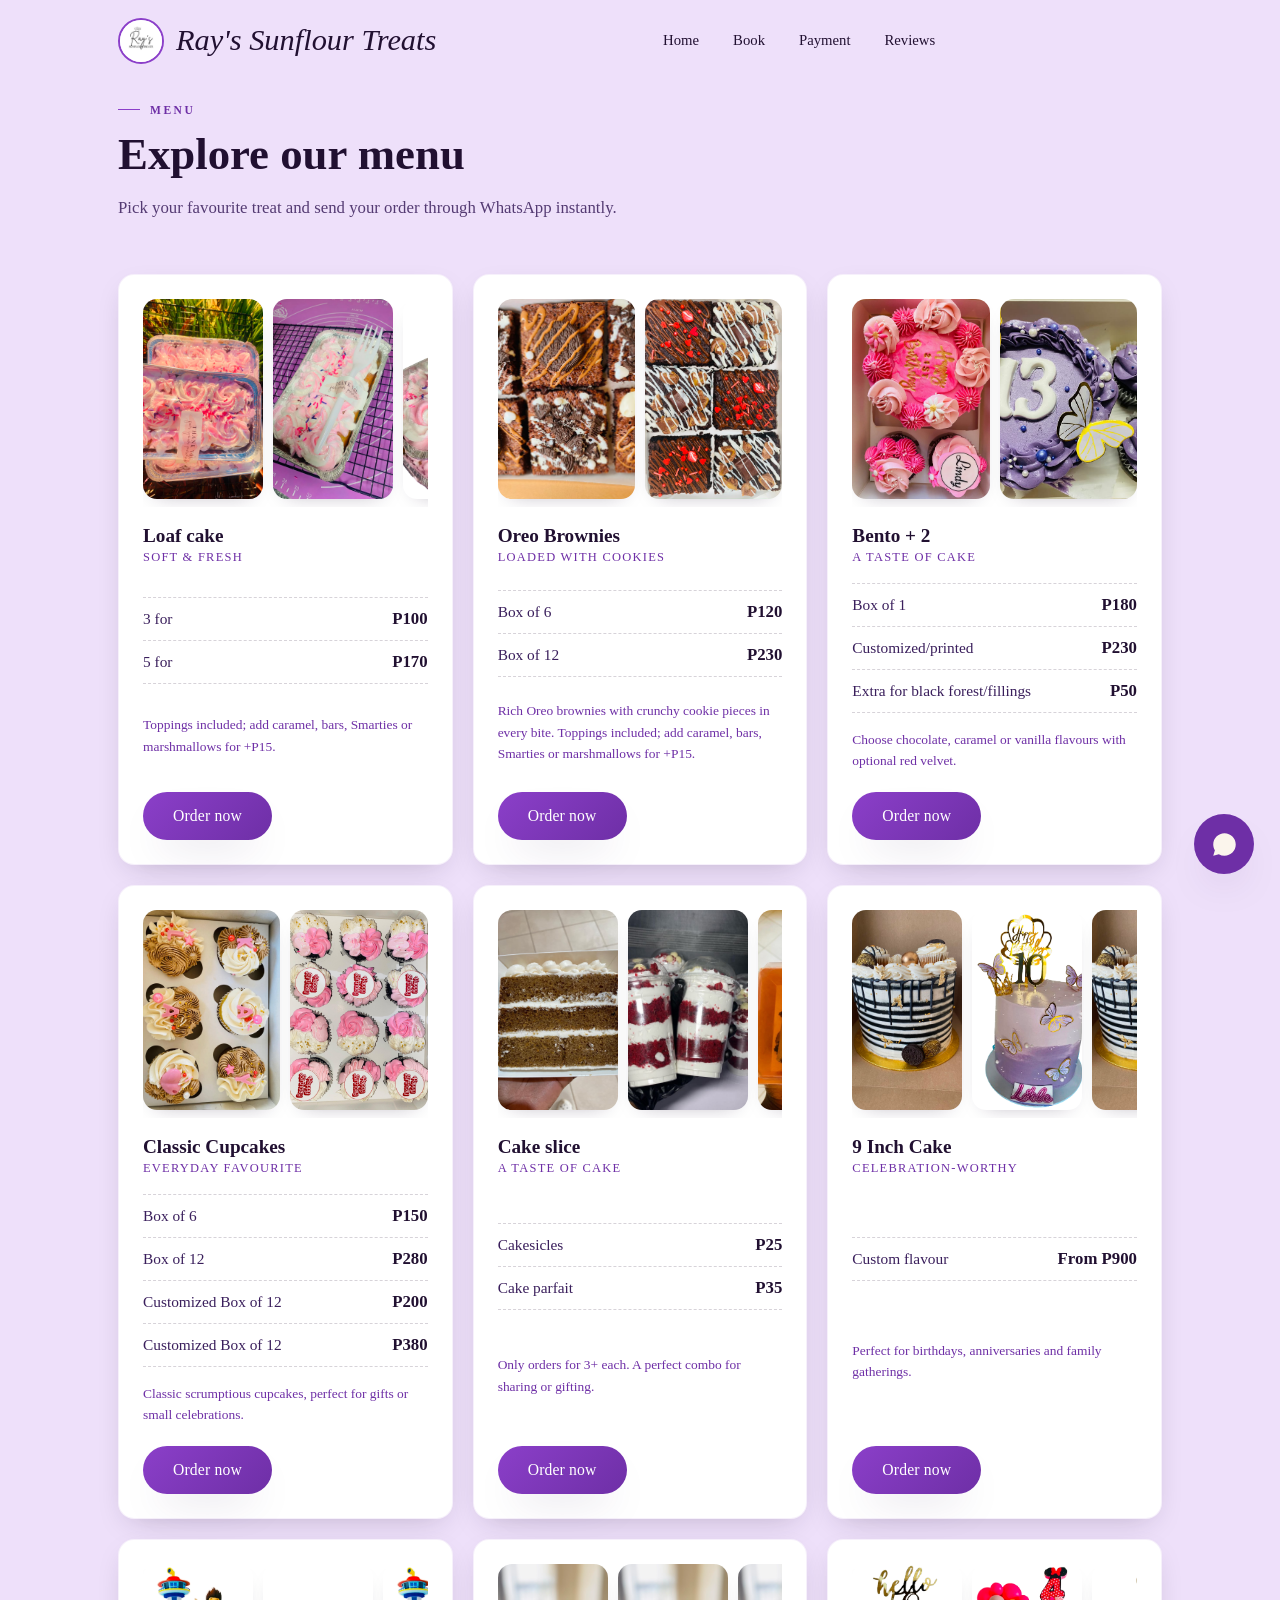
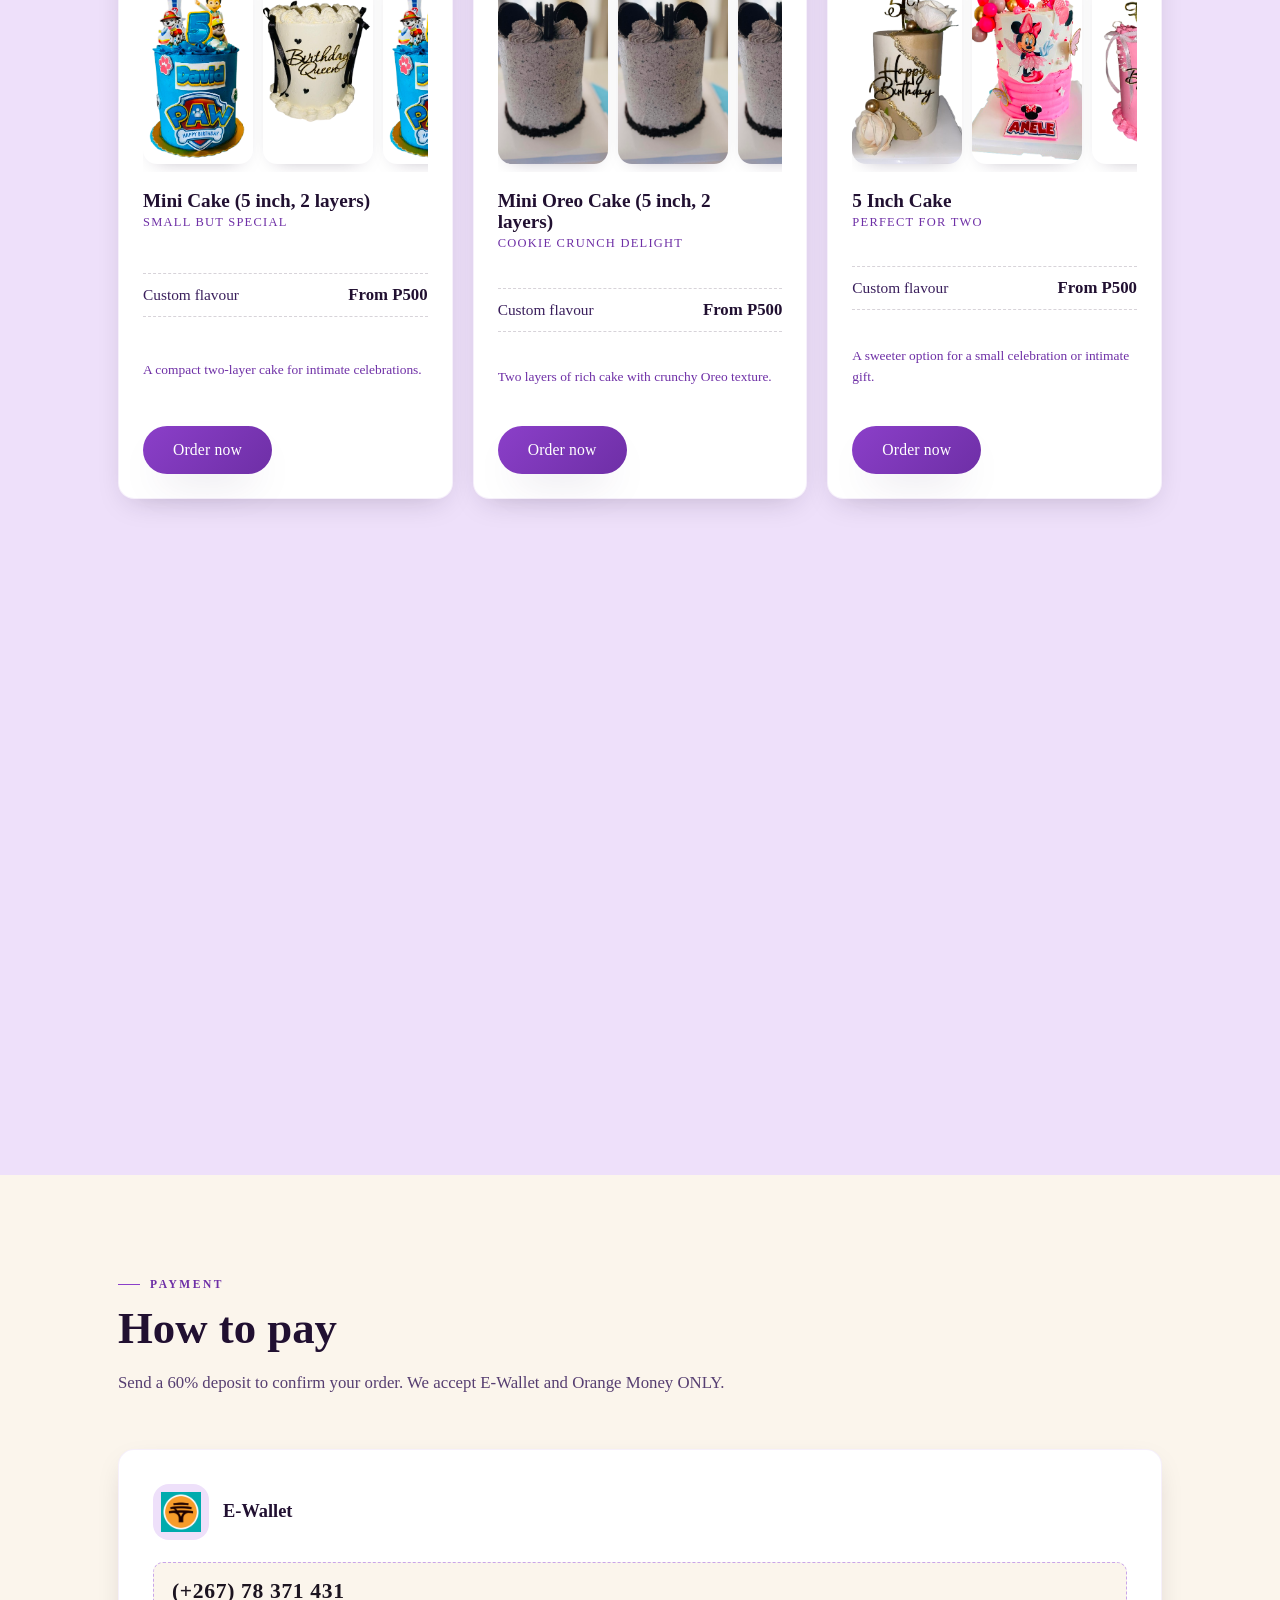
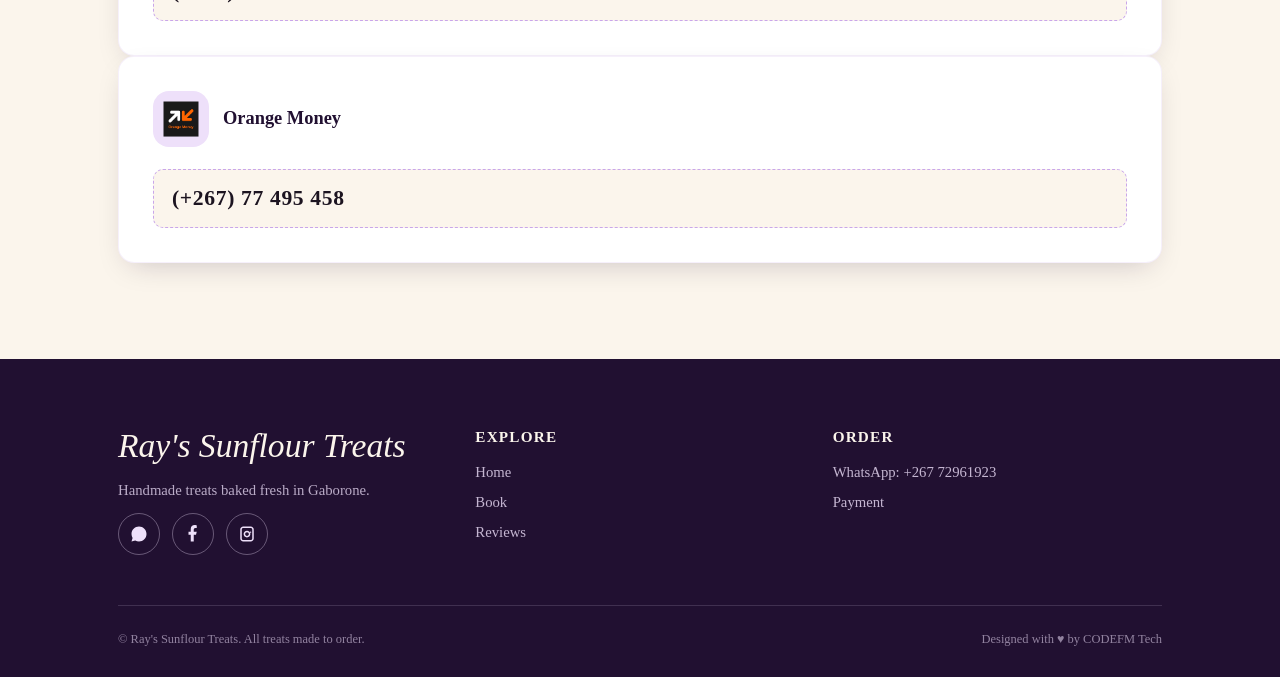
==== commit 919f3725: "update on menu page, index and script" ====
--- a/menu.html
+++ b/menu.html
@@ -3,7 +3,7 @@
 <head>
 <meta charset="UTF-8">
 <meta name="viewport" content="width=device-width, initial-scale=1.0">
-<title>Menu — Ray's Sunflour Treats</title>
+<title>Menu — RST©</title>
 <meta name="description" content="Ray's Sunflour Treats menu page: brownies, loaf cakes, cakesicles, cakepops, cupcakes and seasonal combos.">
 <link rel="icon" href="images/logo.jpg">
 <link rel="stylesheet" href="styles.css">
@@ -49,9 +49,9 @@
         <article class="menu-card reveal" data-cat="brownies">
           <div class="menu-media menu-media--two">
             <div class="menu-image-strip">
-              <img src="images/lf.png" alt="Loaf Cake">
+              <img src="images/19.jpeg" alt="Loaf Cake">
               <img src="images/17.jpeg" alt="loaf">
-              <img src="images/19.jpeg" alt="miniloaf">
+              <img src="images/lf.png" alt="miniloaf">
             </div>
           </div>
           <div class="menu-card-content">
@@ -146,6 +146,7 @@
           <div class="menu-media menu-media--two">
             <div class="menu-image-strip">
               <img src="images/slice.jpg" alt="Cupcake and cakesicle combo box">
+              <img src="images/cupp.jpg" alt="Cupcake and cakesicle gift box">
               <img src="images/slic.jpg" alt="Cupcake and cakesicle gift box">
             </div>
           </div>
@@ -291,13 +292,13 @@
           <div class="menu-card-content">
             <div class="menu-card-top">
               <div>
-                <h3>Bento Cake 4'</h3>
+                <h3>Bento Cake</h3>
                 <span class="kicker">Cute &amp; compact</span>
               </div>
               <div class=""><svg viewBox="0 0 24 24" fill="none" stroke="currentColor" stroke-width="1.8"><path d="M6 4h12a2 2 0 0 1 2 2v12a2 2 0 0 1-2 2H6a2 2 0 0 1-2-2V6a2 2 0 0 1 2-2z"/><path d="M8 10h8M8 14h5"/></svg></div>
             </div>
             <div class="price-rows">
-              <div class="price-row"><span class="label"> 4'</span><span class="price">P100</span></div>
+              <div class="price-row"><span class="label">4'</span><span class="price">P100</span></div>
               <div class="price-row"><span class="label">5'</span><span class="price">P120</span></div>
             </div>
             <p class="note">A neatly portioned cake for a quick celebration or gift.</p>
@@ -315,7 +316,7 @@
           <div class="menu-card-content">
             <div class="menu-card-top">
               <div>
-                <h3>Bento 5</h3>
+                <h3>Bento + 5</h3>
                 <span class="kicker">Little celebration box</span>
               </div>
               <div class=""><svg viewBox="0 0 24 24" fill="none" stroke="currentColor" stroke-width="1.8"><path d="M6 4h12a2 2 0 0 1 2 2v12a2 2 0 0 1-2 2H6a2 2 0 0 1-2-2V6a2 2 0 0 1 2-2z"/><path d="M8 10h8M8 14h5"/></svg></div>
@@ -336,9 +337,9 @@
       <div class="section-head reveal">
         <span class="eyebrow">Payment</span>
         <h2>How to pay</h2>
-        <p>Send a 60% deposit to confirm your order. We accept E-Wallet and Orange Money.</p>
-      </div>
-      <div class="pay-grid reveal">
+        <p>Send a 60% deposit to confirm your order. We accept E-Wallet and Orange Money ONLY.</p>
+      </div>
+      <div class="">
         <div class="pay-card">
           <div class="pay-head">
             <div class="icon">
@@ -347,7 +348,7 @@
             <h3>E-Wallet</h3>
           </div>
           <div class="num-row">
-            <span class="number">783 71431</span>
+            <span class="number">(+267) 78 371 431</span>
           </div>
         </div>
         <div class="pay-card">
@@ -358,7 +359,7 @@
             <h3>Orange Money</h3>
           </div>
           <div class="num-row">
-            <span class="number">774 95458</span>
+            <span class="number">(+267) 77 495 458</span>
           </div>
         </div>
       </div>
@@ -401,7 +402,7 @@
     </div>
     <div class="footer-bottom">
       <span>© <span id="year"></span> Ray's Sunflour Treats. All treats made to order.</span>
-      <span>Designed for a sweeter Gaborone</span>
+      <span>Designed with ♥ by <a href="https://codefmtech.netlify.app/" target="_blank" rel="noopener">CODEFM Tech</a></span>
     </div>
   </div>
 </footer>
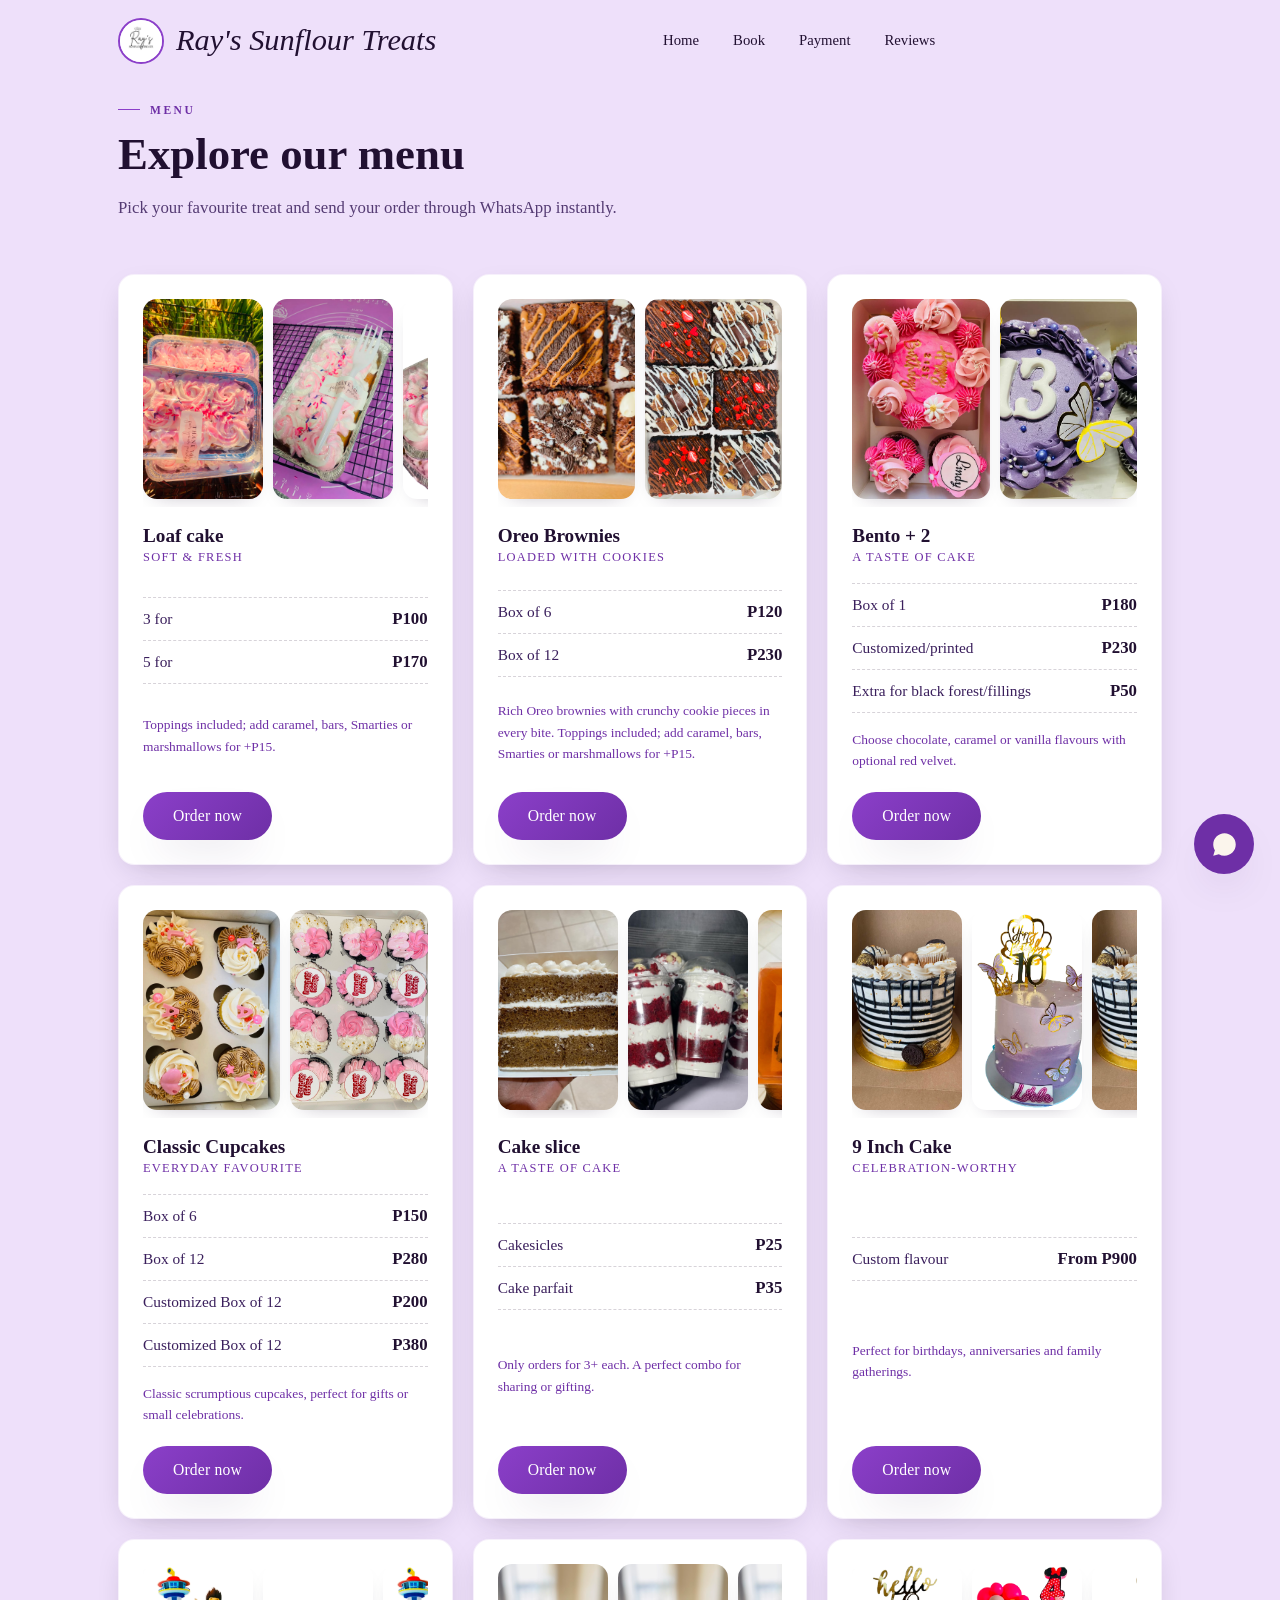
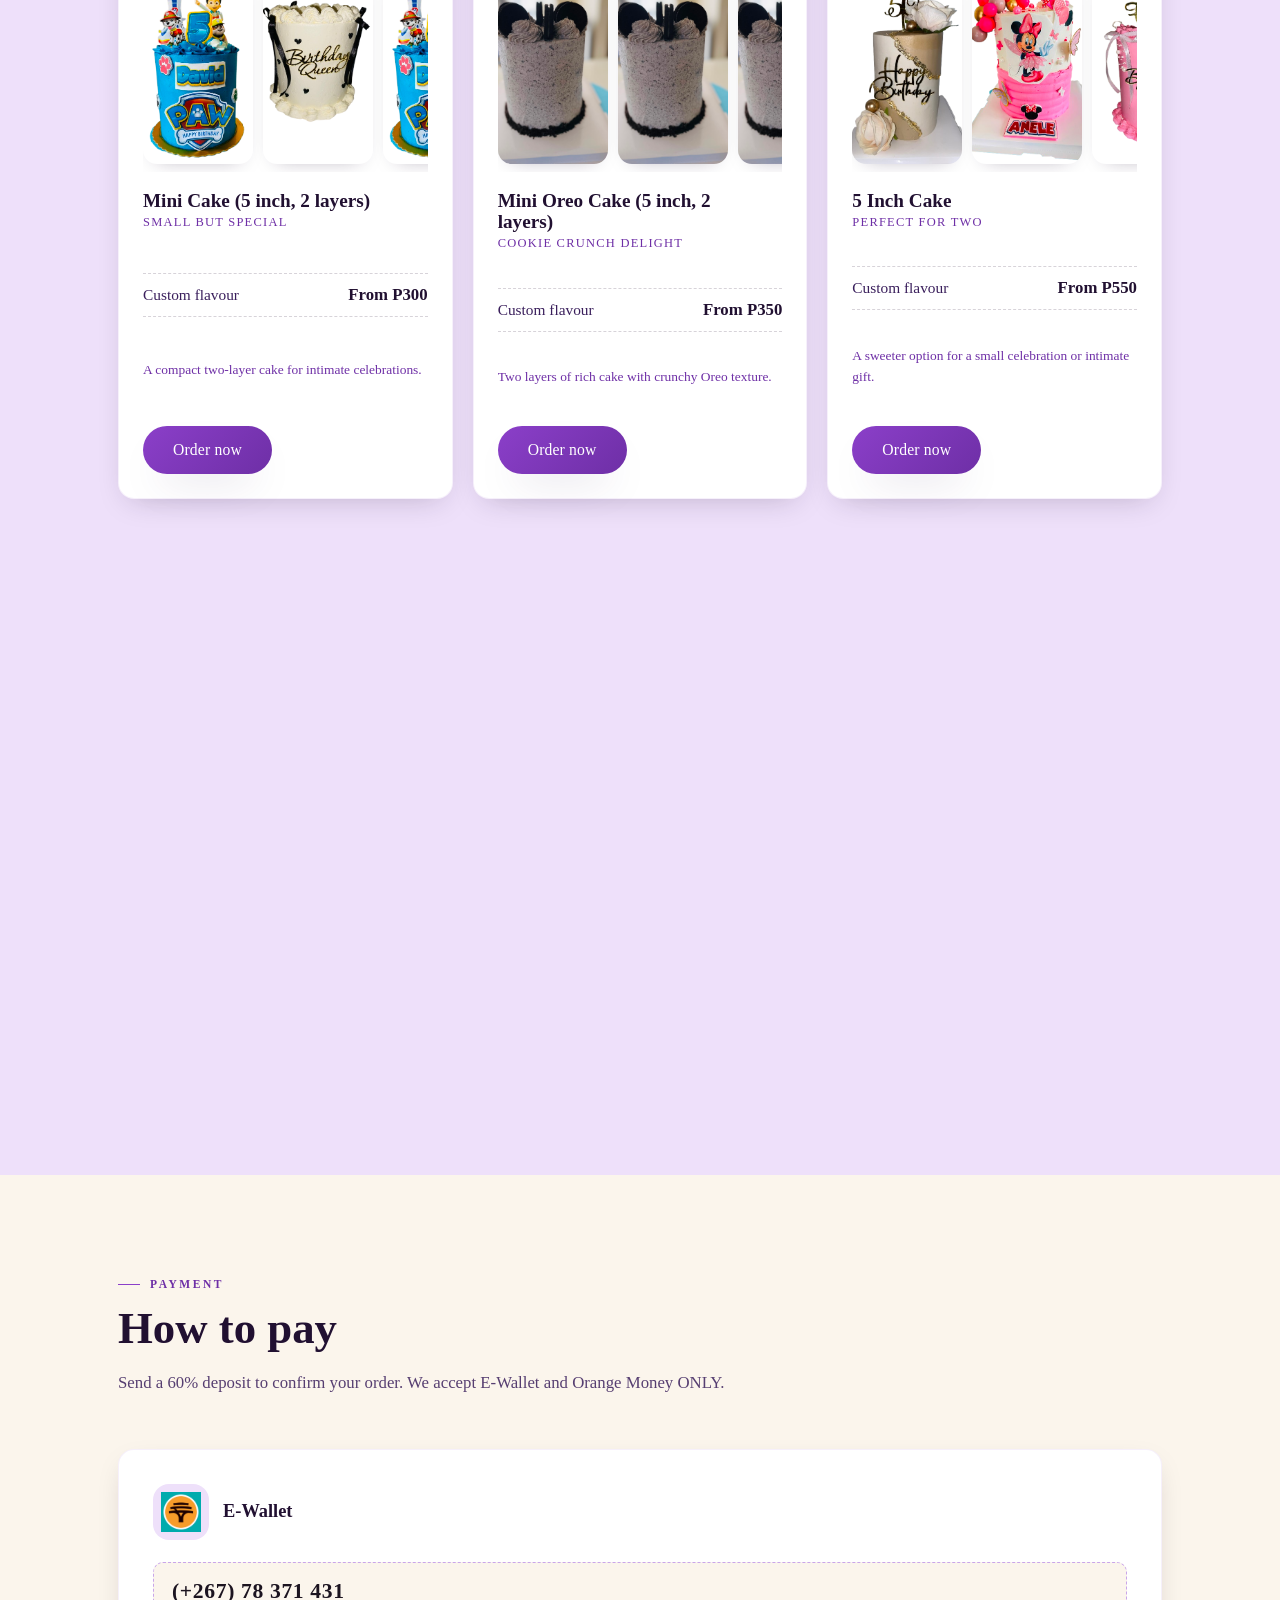
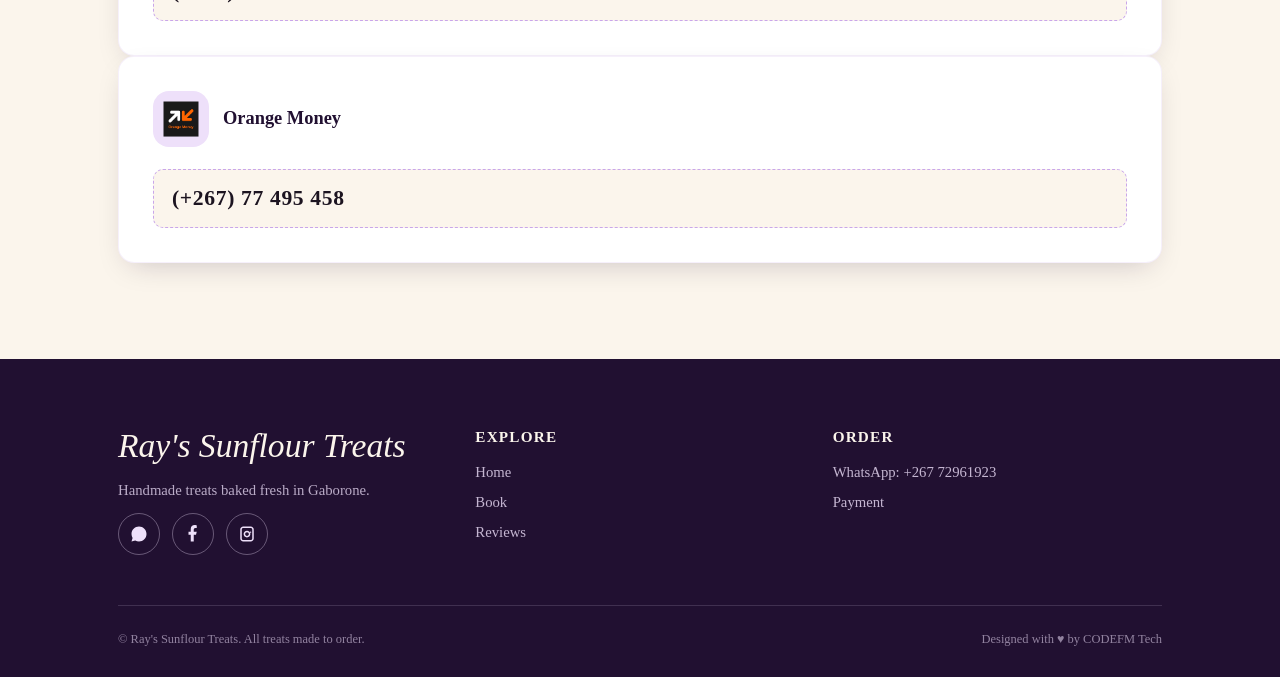
==== commit b716ef0e: "menu" ====
--- a/menu.html
+++ b/menu.html
@@ -206,7 +206,7 @@
               <div class=""><svg viewBox="0 0 24 24" fill="none" stroke="currentColor" stroke-width="1.8"><path d="M6 4h12a2 2 0 0 1 2 2v12a2 2 0 0 1-2 2H6a2 2 0 0 1-2-2V6a2 2 0 0 1 2-2z"/><path d="M8 10h8M8 14h5"/></svg></div>
             </div>
             <div class="price-rows">
-              <div class="price-row"><span class="label">Custom flavour</span><span class="price">From P500</span></div>
+              <div class="price-row"><span class="label">Custom flavour</span><span class="price">From P300</span></div>
             </div>
             <p class="note">A compact two-layer cake for intimate celebrations.</p>
             <a href="https://wa.me/26772961923?text=Hi%20Ray's%20Sunflour%20Treats!%20I'd%20like%20to%20order%20a%20Mini%20Cake" class="btn btn-primary" target="_blank" rel="noopener">Order now</a>
@@ -229,7 +229,7 @@
               <div class=""><svg viewBox="0 0 24 24" fill="none" stroke="currentColor" stroke-width="1.8"><path d="M6 4h12a2 2 0 0 1 2 2v12a2 2 0 0 1-2 2H6a2 2 0 0 1-2-2V6a2 2 0 0 1 2-2z"/><path d="M8 10h8M8 14h5"/></svg></div>
             </div>
             <div class="price-rows">
-              <div class="price-row"><span class="label">Custom flavour</span><span class="price">From P500</span></div>
+              <div class="price-row"><span class="label">Custom flavour</span><span class="price">From P350</span></div>
             </div>
             <p class="note">Two layers of rich cake with crunchy Oreo texture.</p>
             <a href="https://wa.me/26772961923?text=Hi%20Ray's%20Sunflour%20Treats!%20I'd%20like%20to%20order%20a%20Mini%20Oreo%20Cake" class="btn btn-primary" target="_blank" rel="noopener">Order now</a>
@@ -252,7 +252,7 @@
               <div class=""><svg viewBox="0 0 24 24" fill="none" stroke="currentColor" stroke-width="1.8"><path d="M6 4h12a2 2 0 0 1 2 2v12a2 2 0 0 1-2 2H6a2 2 0 0 1-2-2V6a2 2 0 0 1 2-2z"/><path d="M8 10h8M8 14h5"/></svg></div>
             </div>
             <div class="price-rows">
-              <div class="price-row"><span class="label">Custom flavour</span><span class="price">From P500</span></div>
+              <div class="price-row"><span class="label">Custom flavour</span><span class="price">From P550</span></div>
             </div>
             <p class="note">A sweeter option for a small celebration or intimate gift.</p>
             <a href="https://wa.me/26772961923?text=Hi%20Ray's%20Sunflour%20Treats!%20I'd%20like%20to%20order%20a%205%20Inch%20Cake" class="btn btn-primary" target="_blank" rel="noopener">Order now</a>
